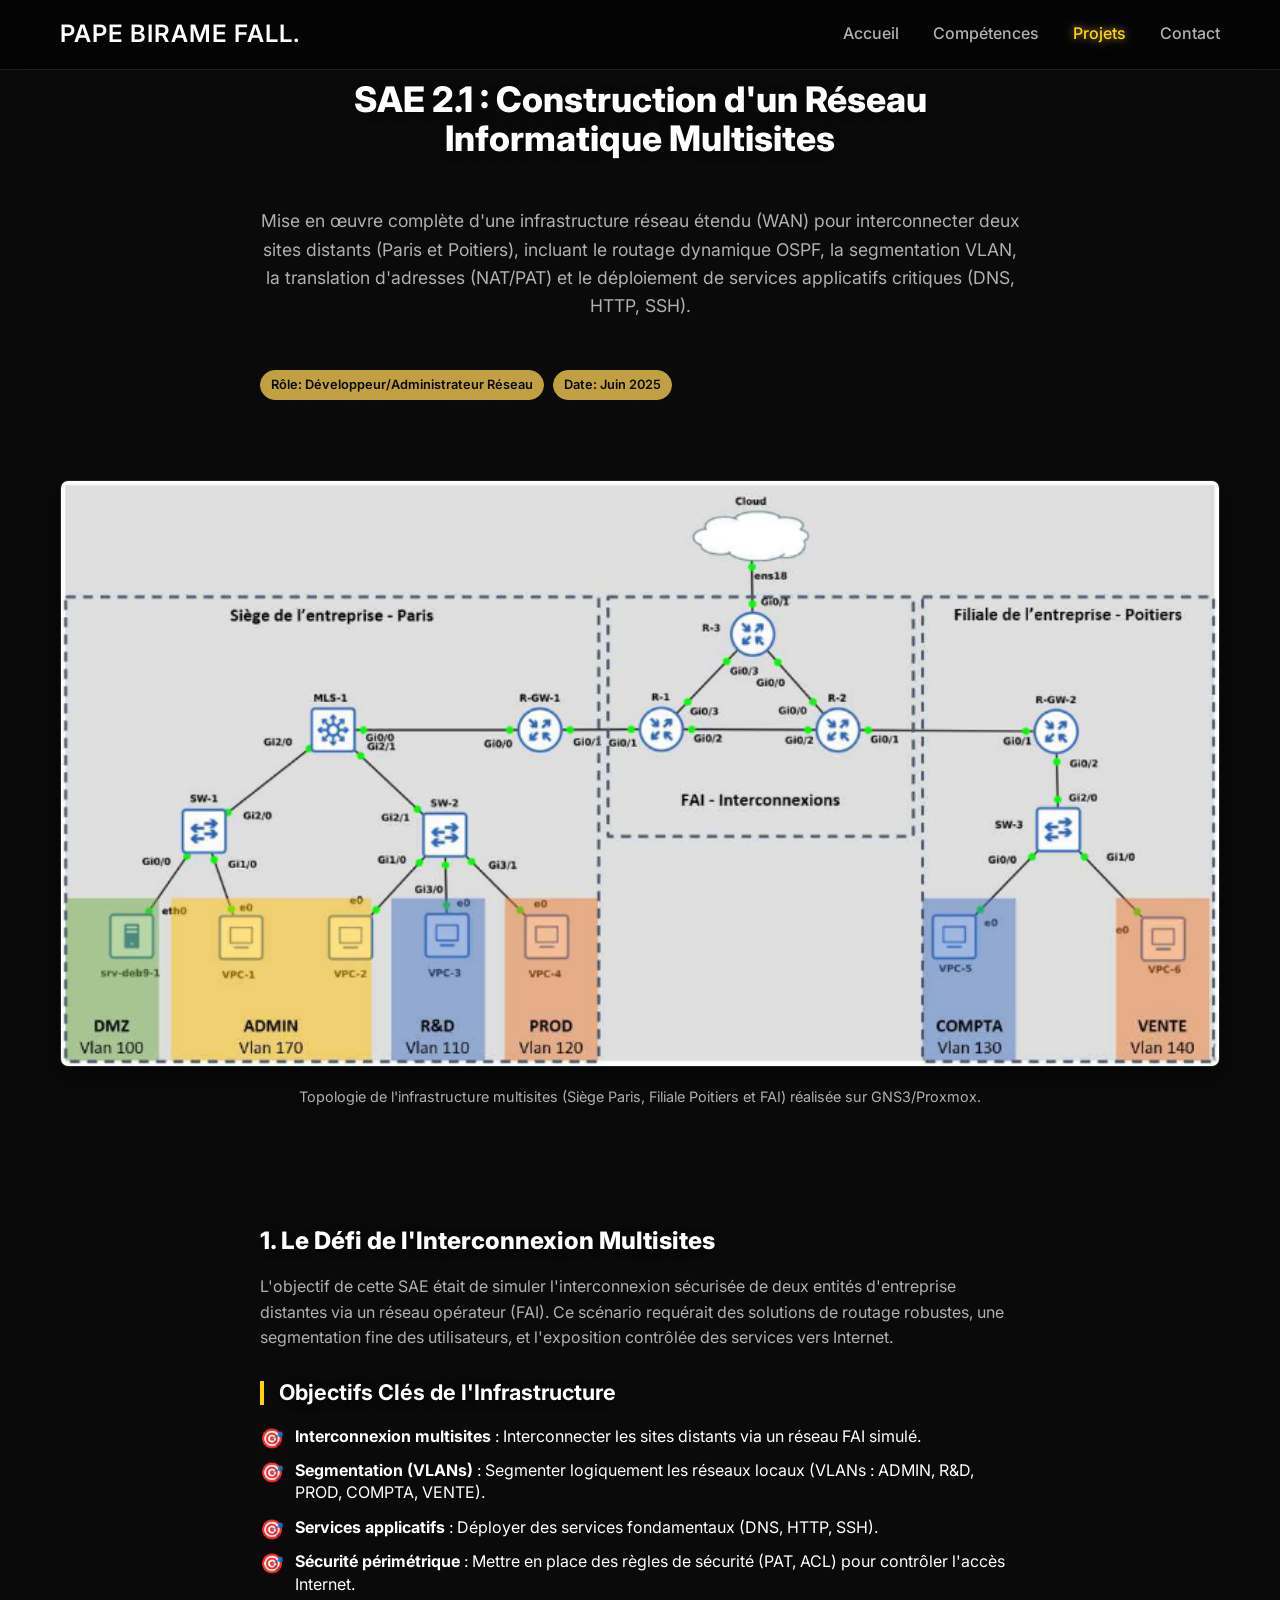
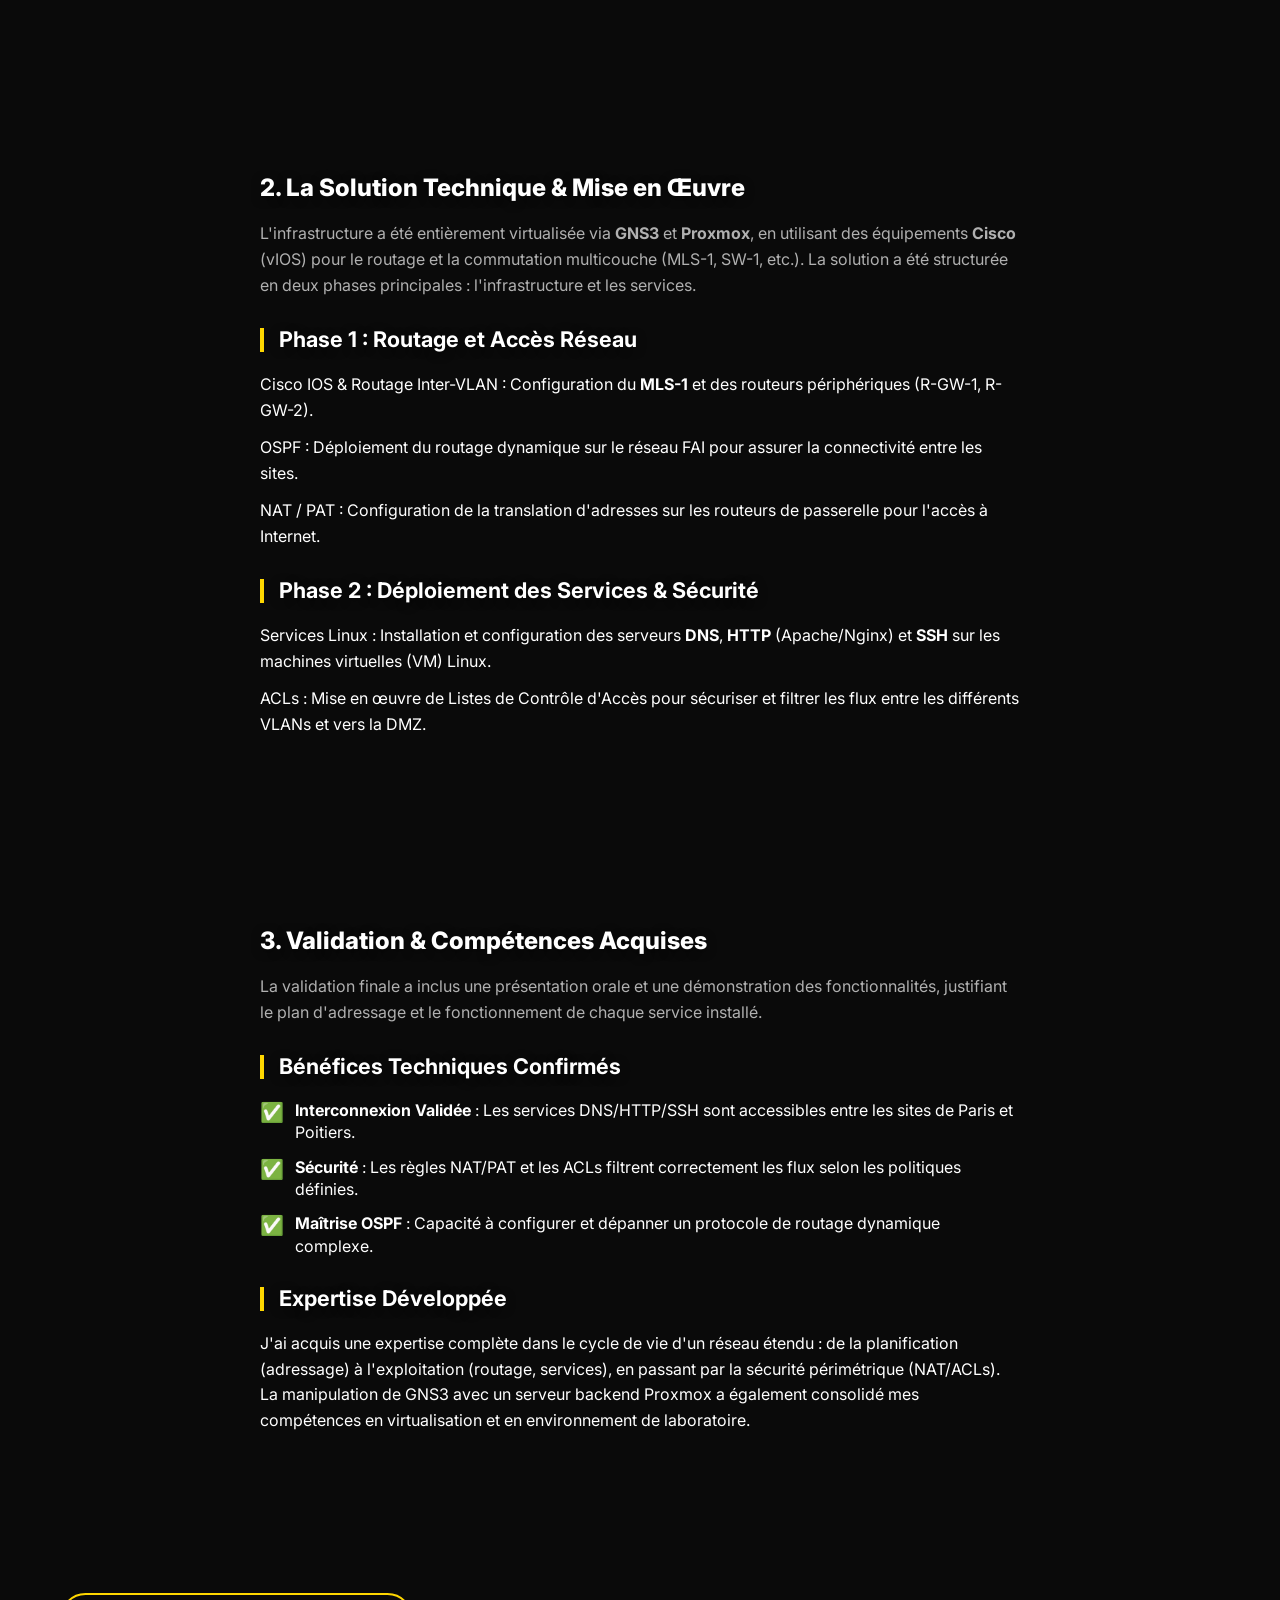
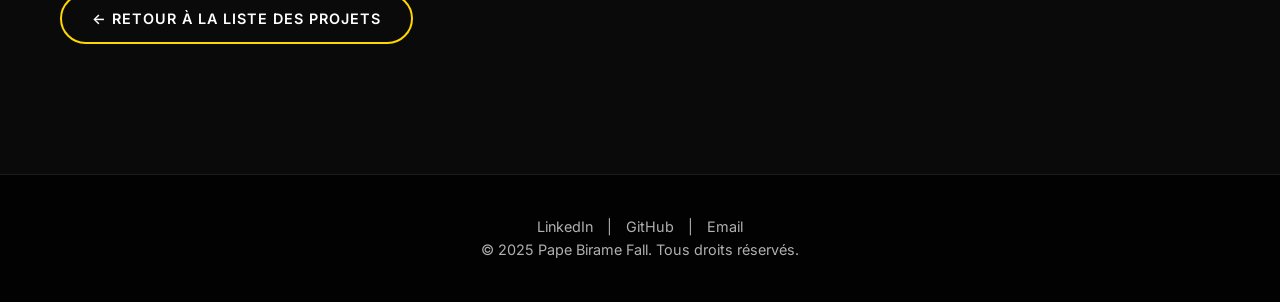
==== case-study-projet-1.html @ d3c265fe "First commit: portfolio" ====
<!DOCTYPE html>
<html lang="fr">
<head>
    <meta charset="UTF-8">
    <meta name="viewport" content="width=device-width, initial-scale=1.0">
    <title>SAE 2.1 : Construire un Réseau Informatique Multisites | Étude de Cas</title>
    <link rel="stylesheet" href="css/style.css">
    <link href="https://fonts.googleapis.com/css2?family=Inter:wght@300;600;800&display=swap" rel="stylesheet">
</head>
<body>

    <header class="header-fixed bg-light-transparent">
        <div class="container header-content">
            <a href="index.html" class="logo-text accent-color">Pape Birame Fall.</a>
            <nav class="nav-menu">
                <a href="index.html" class="nav-link">Accueil</a>
                <a href="skills.html" class="nav-link">Compétences</a>
                <a href="projects.html" class="nav-link active">Projets</a>
                <a href="contact.html" class="nav-link">Contact</a>
            </nav>
        </div>
    </header>

    <main>
        <section id="case-study-header" class="study-header scroll-reveal">
            <div class="container-narrow">
                <h1 class="page-title">SAE 2.1 : Construction d'un Réseau Informatique Multisites</h1>

                <p class="study-summary page-description">
                    Mise en œuvre complète d'une infrastructure réseau étendu (WAN) pour interconnecter deux sites distants (Paris et Poitiers), incluant le routage dynamique OSPF, la segmentation VLAN, la translation d'adresses (NAT/PAT) et le déploiement de services applicatifs critiques (DNS, HTTP, SSH).
                </p>

                <div class="meta-tags">
                    <span class="tag tag-role tag-tech accent-color">Rôle: Développeur/Administrateur Réseau</span>
                    <span class="tag tag-date tag-tech">Date: Juin 2025</span>
                </div>
            </div>
        </section>

        <section class="study-visual scroll-reveal delay-1">
            <div class="container">
                <figure>
                    <img src="./images/gns3.png" alt="Schéma d'architecture du projet sur GNS3" class="full-width-image">
                    <figcaption class="caption">Topologie de l'infrastructure multisites (Siège Paris, Filiale Poitiers et FAI) réalisée sur GNS3/Proxmox.</figcaption>
                </figure>
            </div>
        </section>

        <section id="problem" class="study-section scroll-reveal bg-secondary">
            <div class="container-narrow">
                <h2 class="section-heading accent-color">1. Le Défi de l'Interconnexion Multisites</h2>
                <p class="section-content">
                    L'objectif de cette SAE était de simuler l'interconnexion sécurisée de deux entités d'entreprise distantes via un réseau opérateur (FAI). Ce scénario requérait des solutions de routage robustes, une segmentation fine des utilisateurs, et l'exposition contrôlée des services vers Internet.
                </p>
                <h3 class="subsection-heading">Objectifs Clés de l'Infrastructure</h3>
                <ul class="styled-list objectives-list">
                    <li><strong>Interconnexion multisites</strong> : Interconnecter les sites distants via un réseau FAI simulé.</li>
                    <li><strong>Segmentation (VLANs)</strong> : Segmenter logiquement les réseaux locaux (VLANs : ADMIN, R&D, PROD, COMPTA, VENTE).</li>
                    <li><strong>Services applicatifs</strong> : Déployer des services fondamentaux (DNS, HTTP, SSH).</li>
                    <li><strong>Sécurité périmétrique</strong> : Mettre en place des règles de sécurité (PAT, ACL) pour contrôler l'accès Internet.</li>
                </ul>
            </div>
        </section>

        <section id="solution" class="study-section scroll-reveal">
            <div class="container-narrow">
                <h2 class="section-heading accent-color">2. La Solution Technique & Mise en Œuvre</h2>

                <p class="section-content">
                    L'infrastructure a été entièrement virtualisée via <strong>GNS3</strong> et <strong>Proxmox</strong>, en utilisant des équipements <strong>Cisco</strong> (vIOS) pour le routage et la commutation multicouche (MLS-1, SW-1, etc.). La solution a été structurée en deux phases principales : l'infrastructure et les services.
                </p>

                <h3 class="subsection-heading">Phase 1 : Routage et Accès Réseau</h3>
                <ul class="tech-list">
                    <li><span class="tech-badge">Cisco IOS & Routage Inter-VLAN</span> : Configuration du <strong>MLS-1</strong> et des routeurs périphériques (R-GW-1, R-GW-2).</li>
                    <li><span class="tech-badge">OSPF</span> : Déploiement du routage dynamique sur le réseau FAI pour assurer la connectivité entre les sites.</li>
                    <li><span class="tech-badge">NAT / PAT</span> : Configuration de la translation d'adresses sur les routeurs de passerelle pour l'accès à Internet.</li>
                </ul>

                <h3 class="subsection-heading">Phase 2 : Déploiement des Services & Sécurité</h3>
                <ul class="tech-list">
                    <li><span class="tech-badge">Services Linux</span> : Installation et configuration des serveurs <strong>DNS</strong>, <strong>HTTP</strong> (Apache/Nginx) et <strong>SSH</strong> sur les machines virtuelles (VM) Linux.</li>
                    <li><span class="tech-badge">ACLs</span> : Mise en œuvre de Listes de Contrôle d'Accès pour sécuriser et filtrer les flux entre les différents VLANs et vers la DMZ.</li>
                </ul>

            </div>
        </section>

        <section id="results" class="study-section scroll-reveal bg-secondary">
            <div class="container-narrow">
                <h2 class="section-heading accent-color">3. Validation & Compétences Acquises</h2>
                <p class="section-content">
                    La validation finale a inclus une présentation orale et une démonstration des fonctionnalités, justifiant le plan d'adressage et le fonctionnement de chaque service installé.
                </p>

                <h3 class="subsection-heading">Bénéfices Techniques Confirmés</h3>
                <ul class="styled-list results-list">
                    <li><strong>Interconnexion Validée</strong> : Les services DNS/HTTP/SSH sont accessibles entre les sites de Paris et Poitiers.</li>
                    <li><strong>Sécurité</strong> : Les règles NAT/PAT et les ACLs filtrent correctement les flux selon les politiques définies.</li>
                    <li><strong>Maîtrise OSPF</strong> : Capacité à configurer et dépanner un protocole de routage dynamique complexe.</li>
                </ul>

                <h3 class="subsection-heading">Expertise Développée</h3>
                <p>
                    J'ai acquis une expertise complète dans le cycle de vie d'un réseau étendu : de la planification (adressage) à l'exploitation (routage, services), en passant par la sécurité périmétrique (NAT/ACLs). La manipulation de GNS3 avec un serveur backend Proxmox a également consolidé mes compétences en virtualisation et en environnement de laboratoire.
                </p>
            </div>
        </section>

        <section id="next-project-cta" class="cta-section scroll-reveal">
            <div class="container">
                <a href="projects.html" class="btn btn-secondary hover-effect">← Retour à la liste des projets</a>
            </div>
        </section>
    </main>

    <footer class="main-footer">
        <div class="container">
            <p class="footer-links">
                <a href="https://www.linkedin.com/public-profile/settings?trk=d_flagship3_profile_self_view_public_profile">LinkedIn</a> | <a href="https://github.com/pape-21">GitHub</a> | <a href="mailto:contact@birame-fall.fr">Email</a>
            </p>
            <p class="footer-copyright">
                © 2025 Pape Birame Fall. Tous droits réservés.
            </p>
        </div>
    </footer>

    <script src="js/animations.js"></script>
</body>
</html>
---- css/style.css ----
/* --- 0. Variables de Base (Palette Gold + Black) --- */
:root {
    /* -------------------------------------- */
    /* COULEURS DE FOND ET TEXTE (Base Noire) */
    /* -------------------------------------- */
    --color-background-dark: #0A0A0A; /* Noir très profond pour le body */
    --color-background-light: #1A1A1A; /* Gris très foncé pour les sections alternées (bg-secondary) */
    --color-text-dark: #FFFFFF;      /* Texte principal : BLANC */
    --color-text-light: #B0B0B0;     /* Sous-titres : Gris clair argenté/métallique */

    /* -------------------------------------- */
    /* COULEURS D'ACCENTUATION (Or/Gold) */
    /* -------------------------------------- */
    --color-accent: #FFD700; /* Or Standard (Pure Gold) */
    --color-accent-subtle: #C0A040; /* Bronze/Or plus sombre pour les ombres/bordures/subtils */
    --color-accent-hover: #E0C000; /* Or légèrement plus sombre au survol */
    
    --font-sans: 'Inter', sans-serif;
    --transition-speed: 0.3s;
    
    /* Arrière-plan des blocs légèrement transparents (header, project-card) */
    --color-primary: rgba(10, 10, 10, 0.75); 
    /* Fond des éléments secondaires (sections alternées) */
    --color-secondary: var(--color-background-light); 
    
    /* Ombre brillante (Glow) Or */
    --shadow-light: 0 8px 32px 0 rgba(255, 215, 0, 0.15);
}

/* --- 1. Réinitialisation et Typographie --- */
* {
    box-sizing: border-box;
    margin: 0;
    padding: 0;
}

body {
    font-family: var(--font-sans);
    line-height: 1.6;
    color: var(--color-text-dark);
    min-height: 100vh;
    
    background-color: var(--color-background-dark); /* UTILISATION DU NOUVEAU NOIR PROFOND */
    background-size: cover;       
    background-position: center;  
    background-attachment: fixed; 
    background-repeat: no-repeat;
}

.container {
    max-width: 1200px;
    margin: 0 auto;
    padding: 0 20px;
}

.container-narrow {
    max-width: 800px;
    margin: 0 auto;
    padding: 0 20px;
}

.container-wide {
    max-width: 1000px;
    margin: 0 auto;
    padding: 0 20px;
}

/* Titres H1, H2, etc. */
h1, h2, h3 {
    font-weight: 800;
    line-height: 1.1;
    margin-bottom: 20px;
    color: var(--color-text-dark);
    text-shadow: 0 2px 10px rgba(0,0,0,0.5); 
}

/* --- 2. Header et Navigation (Style Verre) --- */
.header-fixed {
    position: fixed;
    top: 0;
    left: 0;
    width: 100%;
    z-index: 1000;
    
    /* Effet Verre */
    background-color: rgba(0, 0, 0, 0.6); 
    backdrop-filter: blur(10px);
    -webkit-backdrop-filter: blur(10px);
    border-bottom: 1px solid rgba(255, 255, 255, 0.1);
}

.header-content {
    display: flex;
    justify-content: space-between;
    align-items: center;
    padding: 15px 20px;
}

.logo-text {
    font-size: 1.5rem;
    font-weight: 600;
    text-decoration: none;
    color: var(--color-text-dark);
    text-transform: uppercase;
    letter-spacing: 1px;
}

.nav-link {
    text-decoration: none;
    color: var(--color-text-light);
    margin-left: 30px;
    transition: color var(--transition-speed);
    font-weight: 500;
}

.nav-link:hover, .nav-link.active {
    color: var(--color-accent); /* ACCENTUATION OR */
    text-shadow: 0 0 8px var(--color-accent-subtle); /* GLOW OR SUBTIL */
}

/* --- 3. Boutons (Call-to-Action) --- */
.btn {
    display: inline-block;
    padding: 12px 30px;
    border-radius: 50px; 
    text-decoration: none;
    font-weight: 600;
    text-align: center;
    transition: all var(--transition-speed);
    border: 2px solid transparent;
    text-transform: uppercase;
    font-size: 0.9rem;
    letter-spacing: 1px;
}

.btn-primary {
    background-color: var(--color-accent); /* FOND OR */
    color: var(--color-background-dark); /* TEXTE NOIR */
    box-shadow: 0 0 15px rgba(255, 215, 0, 0.4); /* GLOW OR */
}

.btn-primary:hover {
    background-color: var(--color-accent-hover); /* OR PLUS SOMBRE AU SURVOL */
    color: var(--color-background-dark); /* TEXTE NOIR */
    box-shadow: 0 0 25px rgba(255, 215, 0, 0.8); /* GLOW PLUS FORT */
    transform: translateY(-2px);
}

.btn-secondary {
    background-color: transparent;
    border-color: var(--color-accent); /* BORDURE OR */
    color: var(--color-text-dark);
}

.btn-secondary:hover {
    background-color: var(--color-accent); /* FOND OR */
    color: var(--color-background-dark); /* TEXTE NOIR */
}

/* --- 4. Section Héro --- */
.hero-section {
    min-height: 85vh;
    display: flex;
    align-items: center;
    padding-top: 100px;
    text-align: center;
}

.hero-title {
    font-size: 3.8rem;
    margin-bottom: 15px;
    font-weight: 800;
    background: -webkit-linear-gradient(45deg, #FFFFFF, var(--color-accent)); /* GRADIENT BLANC -> OR */
    -webkit-background-clip: text;
    -webkit-text-fill-color: transparent; 
}

.hero-subtitle {
    font-size: 1.6rem;
    color: var(--color-text-light);
    margin-bottom: 40px;
    font-weight: 300;
}

/* --- 5. Sections Générales (Style Verre) --- */
section {
    padding: 80px 0;
    background-color: transparent; 
}

.section-title, .page-title {
    text-align: center;
    font-size: 2.2rem;
    margin-bottom: 50px;
    color: var(--color-text-dark);
}

.page-description {
    text-align: center;
    font-size: 1.1rem;
    color: var(--color-text-light);
    margin-bottom: 50px;
}

/* --- 6. Éléments "Verre" (Cartes, Formulaires, Carrousel) --- */
.carousel-item, 
.project-card, 
.skill-category-block, 
.contact-card, 
.contact-form,
.soft-skill-card {
    background-color: var(--color-primary); 
    backdrop-filter: blur(10px);            
    -webkit-backdrop-filter: blur(10px);
    border: 1px solid rgba(255, 255, 255, 0.1); 
    border-radius: 12px;
    box-shadow: 0 4px 30px rgba(0, 0, 0, 0.3);
    transition: all var(--transition-speed);
}

/* --- 7. Carrousel R&T --- */
.carousel-container {
    display: flex;
    justify-content: space-around;
    gap: 20px;
    padding: 0 20px;
    text-align: center;
    flex-wrap: wrap;
}

.carousel-item {
    padding: 30px;
    flex: 1;
    min-width: 250px;
}

.carousel-item:hover {
    transform: translateY(-5px);
    border-color: var(--color-accent); /* BORDURE OR AU SURVOL */
    box-shadow: 0 0 20px rgba(255, 215, 0, 0.2); /* GLOW OR */
}

.icon {
    font-size: 2.5rem;
    color: var(--color-accent); /* COULEUR OR */
    display: block;
    margin-bottom: 15px;
    text-shadow: 0 0 10px var(--color-accent-subtle); /* GLOW OR SUBTIL */
}

/* --- 8. Cartes Projets --- */
.projects-grid, .projects-gallery .grid-layout {
    display: grid;
    grid-template-columns: repeat(auto-fit, minmax(320px, 1fr));
    gap: 40px;
    margin-bottom: 40px;
}

.project-card {
    overflow: hidden;
}

.project-link {
    text-decoration: none;
    color: var(--color-text-dark);
    display: block;
    padding: 20px;
}

.project-image-placeholder {
    height: 180px;
    background-color: rgba(0,0,0,0.3);
    margin-bottom: 15px;
    display: flex;
    align-items: center;
    justify-content: center;
    font-weight: 600;
    color: var(--color-text-light);
    border-radius: 6px;
    border: 1px dashed rgba(255,255,255,0.2);
}

.project-name {
    font-size: 1.4rem;
    margin-bottom: 5px;
    color: var(--color-text-dark);
}

.project-tags {
    margin-top: 10px;
}

.tag-tech {
    display: inline-block;
    font-size: 0.8rem;
    background-color: var(--color-accent-subtle); /* FOND BRONZE/OR SUBTIL */
    color: var(--color-background-dark); /* TEXTE NOIR POUR LE CONTRASTE */
    padding: 4px 10px;
    border-radius: 20px;
    margin-right: 5px;
    font-weight: 600;
    border: 1px solid var(--color-accent-subtle); /* BORDURE OR SUBTIL */
}

.read-more {
    display: block;
    margin-top: 15px;
    font-weight: 600;
    color: var(--color-accent); /* COULEUR OR */
}

.hover-lift:hover {
    transform: translateY(-8px) scale(1.02);
    border-color: var(--color-accent); /* BORDURE OR AU SURVOL */
}

/* --- 9. Filtres --- */
.filters-section {
    padding: 20px 0 50px;
    text-align: center;
}

.filter-buttons {
    display: inline-flex;
    gap: 10px;
    background-color: rgba(255,255,255,0.05);
    padding: 8px;
    border-radius: 50px;
    backdrop-filter: blur(5px);
}

.btn-filter {
    padding: 8px 20px;
    font-size: 0.9rem;
    cursor: pointer;
    border: none;
    background: transparent;
    color: var(--color-text-light);
    transition: all 0.3s;
    border-radius: 50px;
}

.btn-filter.active, .btn-filter:hover {
    background-color: var(--color-accent); /* FOND OR */
    color: var(--color-background-dark); /* TEXTE NOIR */
    box-shadow: 0 0 10px var(--color-accent-subtle); /* GLOW OR */
}

/* --- 10. Compétences (Skills) --- */
.skill-category-block {
    margin-bottom: 50px;
    padding: 30px;
    border-left: 5px solid var(--color-accent); /* BORDURE GAUCHE OR */
}

.category-title {
    font-size: 1.6rem;
    color: var(--color-text-dark);
    margin-bottom: 20px;
    font-weight: 600;
}

.skills-list {
    list-style: none;
    padding: 0;
    margin: 0;
    display: grid;
    /* Correction pour forcer 2 colonnes dans la liste de compétences */
    grid-template-columns: 1fr 1fr; 
    gap: 15px 40px; 
}

.skills-list li {
    padding: 5px 0;
    font-size: 1rem;
    color: var(--color-text-light);
    border-bottom: 1px solid rgba(255,255,255,0.05);
}

/* Rendre les compétences responsive pour le mobile */
@media (max-width: 768px) {
    .skills-list {
        grid-template-columns: 1fr;
    }
}


/* Soft Skills */
.soft-skills-grid {
    display: grid;
    grid-template-columns: repeat(auto-fit, minmax(250px, 1fr));
    gap: 30px;
    margin-top: 40px;
}

/* --- 11. Contact --- */
.grid-links {
    display: grid;
    grid-template-columns: repeat(auto-fit, minmax(220px, 1fr));
    gap: 30px;
    margin-top: 50px;
}

.contact-card {
    text-decoration: none;
    color: var(--color-text-dark);
    display: block;
    padding: 30px;
    text-align: center;
}

.card-icon {
    font-size: 2.5rem;
    display: block;
    margin-bottom: 10px;
    color: var(--color-accent); /* COULEUR OR */
}

/* Formulaire */
.contact-form {
    display: flex;
    flex-wrap: wrap;
    gap: 20px;
    margin-top: 30px;
    padding: 40px;
}

.form-group {
    flex: 1 1 48%;
}

.form-group.full-width {
    flex: 1 1 100%;
}

label {
    display: block;
    margin-bottom: 8px;
    font-weight: 600;
    font-size: 0.9rem;
    color: var(--color-text-dark);
}

input[type="text"], 
input[type="email"], 
textarea {
    width: 100%;
    padding: 12px;
    background-color: rgba(0,0,0,0.3); 
    border: 1px solid rgba(255,255,255,0.2);
    border-radius: 5px;
    font-family: var(--font-sans);
    font-size: 1rem;
    color: #FFF; 
    transition: border-color 0.3s;
}

input:focus, textarea:focus {
    border-color: var(--color-accent); /* BORDURE OR AU FOCUS */
    outline: none;
    box-shadow: 0 0 8px rgba(255, 215, 0, 0.3); /* GLOW OR AU FOCUS */
}

textarea {
    resize: vertical;
}

.btn-submit {
    width: 100%;
    font-size: 1.1rem;
    padding: 15px;
}

/* --- 12. Footer --- */
.main-footer {
    text-align: center;
    padding: 40px 0;
    background-color: rgba(0,0,0,0.8); 
    border-top: 1px solid rgba(255,255,255,0.1);
    font-size: 0.9rem;
    color: var(--color-text-light);
    margin-top: 50px;
}

.footer-links a {
    color: var(--color-text-light);
    text-decoration: none;
    margin: 0 10px;
}

.footer-links a:hover {
    color: var(--color-accent); /* COULEUR OR */
}

/* --- 13. Case Study Spécifique --- */
.study-visual {
    padding-top: 0;
    padding-bottom: 40px;
}
.full-width-image {
    width: 100%;
    max-height: 600px;
    object-fit: contain;
    border-radius: 8px;
    box-shadow: 0 10px 30px rgba(0,0,0,0.5);
    border: 1px solid rgba(255,255,255,0.1);
}
.caption {
    text-align: center;
    font-size: 0.9rem;
    color: var(--color-text-light);
    margin-top: 10px;
}
.section-content {
    color: var(--color-text-light);
}

/* Amélioration de la lisibilité des paragraphes dans les sections */
.section-content p {
    margin-bottom: 20px; 
    line-height: 1.7;    
    font-size: 1.05rem;  
}

/* Sous-titres : Amélioré pour une meilleure mise en page */
.subsection-heading {
    color: var(--color-text-dark); 
    border-left: 4px solid var(--color-accent); /* BORDURE GAUCHE OR */
    padding-left: 15px; 
    margin-bottom: 20px; 
    margin-top: 30px; 
    font-weight: 700; 
    font-size: 1.35rem; 
}


.code-block {
    background-color: #000;
    border: 1px solid rgba(255,255,255,0.2);
    color: #00FF00;
    padding: 15px;
    border-radius: 5px;
    overflow-x: auto; /* Permet le défilement horizontal si le code est trop long */
    font-family: monospace;
    font-size: 0.9rem;
}

/* Mise en forme des listes de technologies (badges) */
.tech-list {
    list-style: none;
    padding: 0;
    margin-top: 15px;
    margin-bottom: 30px; 
    display: flex;       
    flex-wrap: wrap;     
    gap: 12px;           
}
.tech-list li {
    padding: 0;
    margin: 0;
}

/* --- 14. Styles des Listes Stylisées (Alinéa et Icônes) --- */
.styled-list {
    list-style: none;
    padding-left: 0;
    margin-bottom: 20px;
}

.styled-list li {
    /* Alinéa entre l'icône et le texte */
    padding-left: 35px; 
    position: relative;
    margin-bottom: 12px; 
    font-size: 1rem;
    line-height: 1.4; 
}

/* Positionnement des symboles de puces (crochets et objectifs) */
.objectives-list li::before {
    content: "🎯"; /* Symbole Objectif */
    position: absolute;
    left: 0;
    color: var(--color-accent); /* COULEUR OR */
    font-size: 1.2rem; 
}

.results-list li::before {
    content: "✅"; /* Symbole Résultat Validé */
    position: absolute;
    left: 0;
    color: var(--color-accent); /* COULEUR OR */
    font-size: 1.2rem; 
}


/* --- 15. Animations --- */
.scroll-reveal, .reveal-text, .reveal-element {
    opacity: 0;
    transform: translateY(30px);
    transition: opacity 0.8s ease-out, transform 0.8s ease-out;
}
.delay-1 { transition-delay: 0.1s; }
.delay-2 { transition-delay: 0.2s; }
.delay-3 { transition-delay: 0.3s; }

.revealed {
    opacity: 1;
    transform: translateY(0);
}


/* --- COMPLÉMENT CSS POUR LE JS DE MALADE : EFFET HEADER SCROLL --- */

/* Définit l'état normal (ajoute la transition) */
.header-fixed {
    height: 70px; /* Hauteur par défaut */
    transition: all 0.4s ease-in-out, background-color 0.4s ease-in-out;
}

/* L'état "scrolled" (après défilement) */
.header-fixed.scrolled {
    background-color: var(--color-background-dark); /* Rend l'en-tête opaque (Noir Profond) */
    box-shadow: 0 0 20px rgba(0, 0, 0, 0.8); /* Ombre plus marquée */
    height: 55px; /* Réduit légèrement la hauteur */
    padding: 5px 0; /* Réduit le padding pour l'effet de shrinking */
}

/* Ajustement de la taille des éléments dans l'en-tête scrollé */
.header-fixed.scrolled .header-content {
    align-items: center;
}

.header-fixed.scrolled .logo-text {
    font-size: 1.3rem; 
}

.header-fixed.scrolled .nav-link {
    font-size: 0.9rem; 
    margin-left: 20px;
}
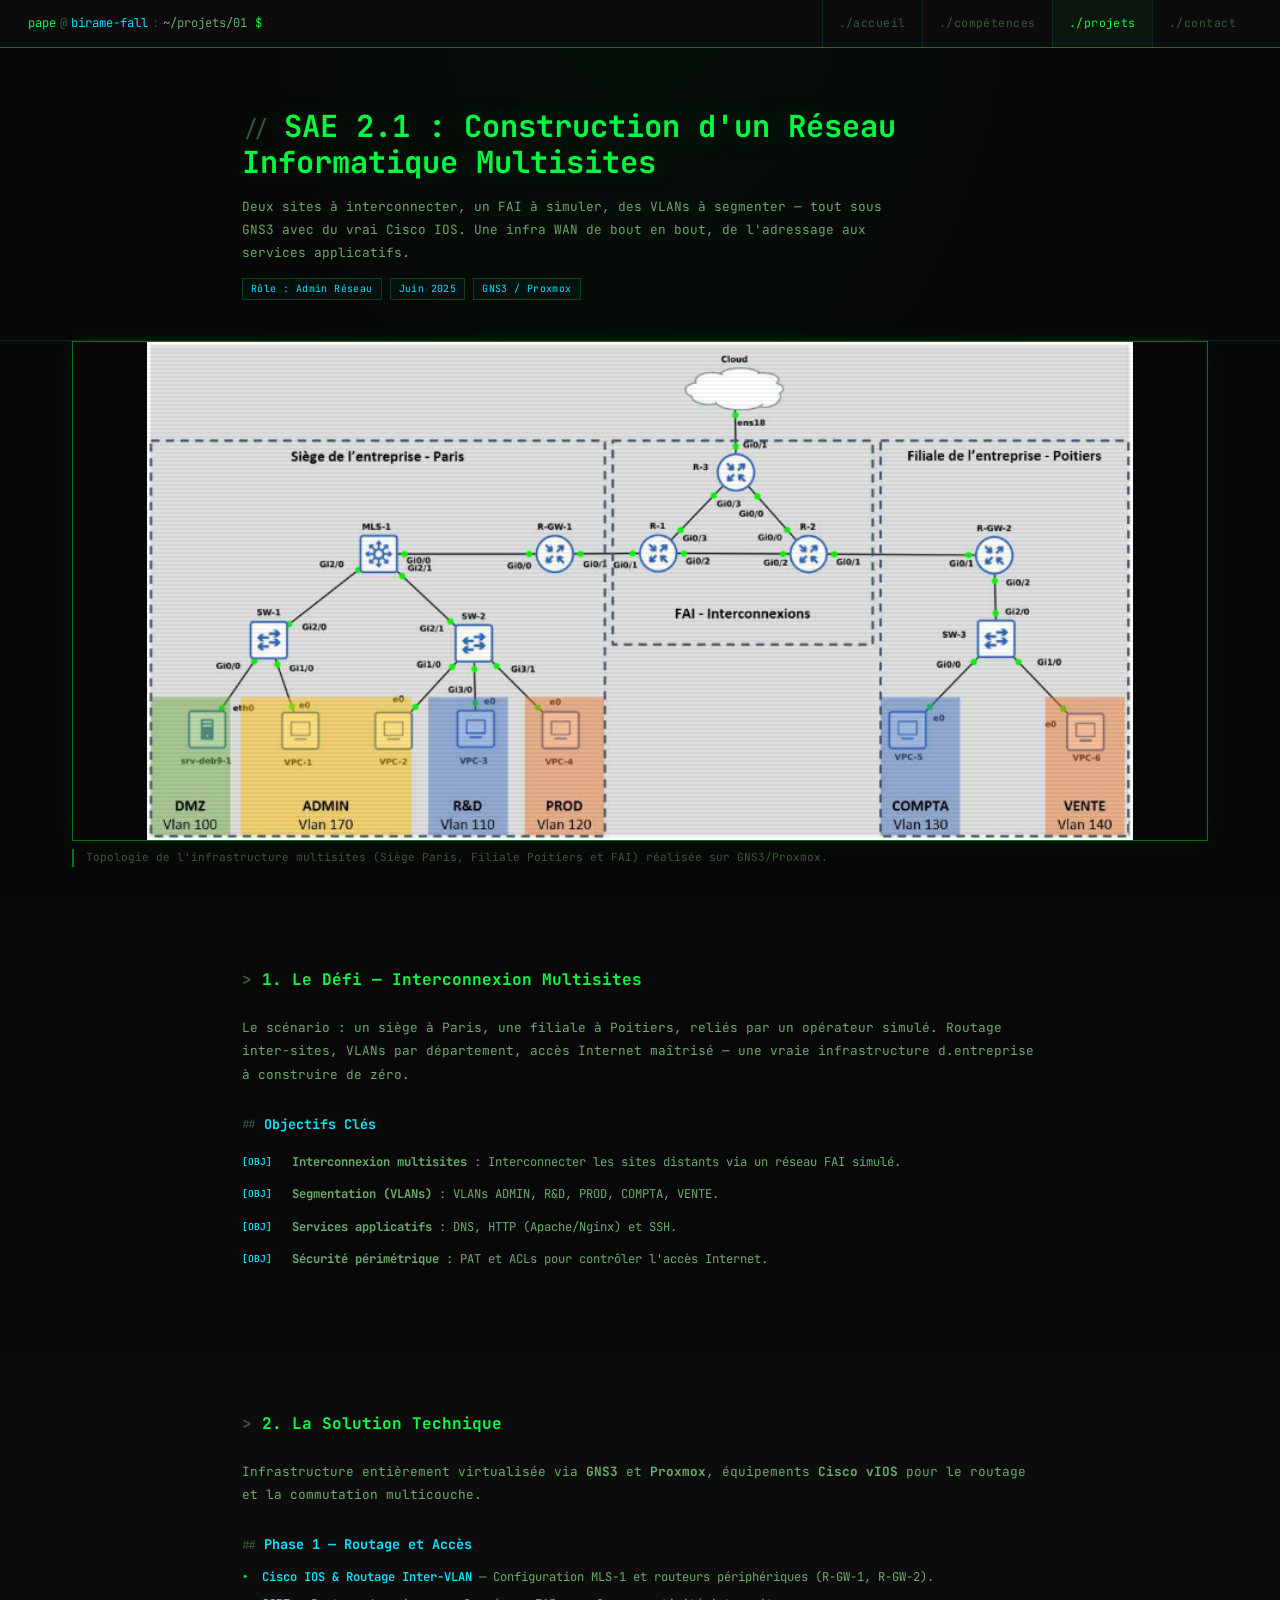
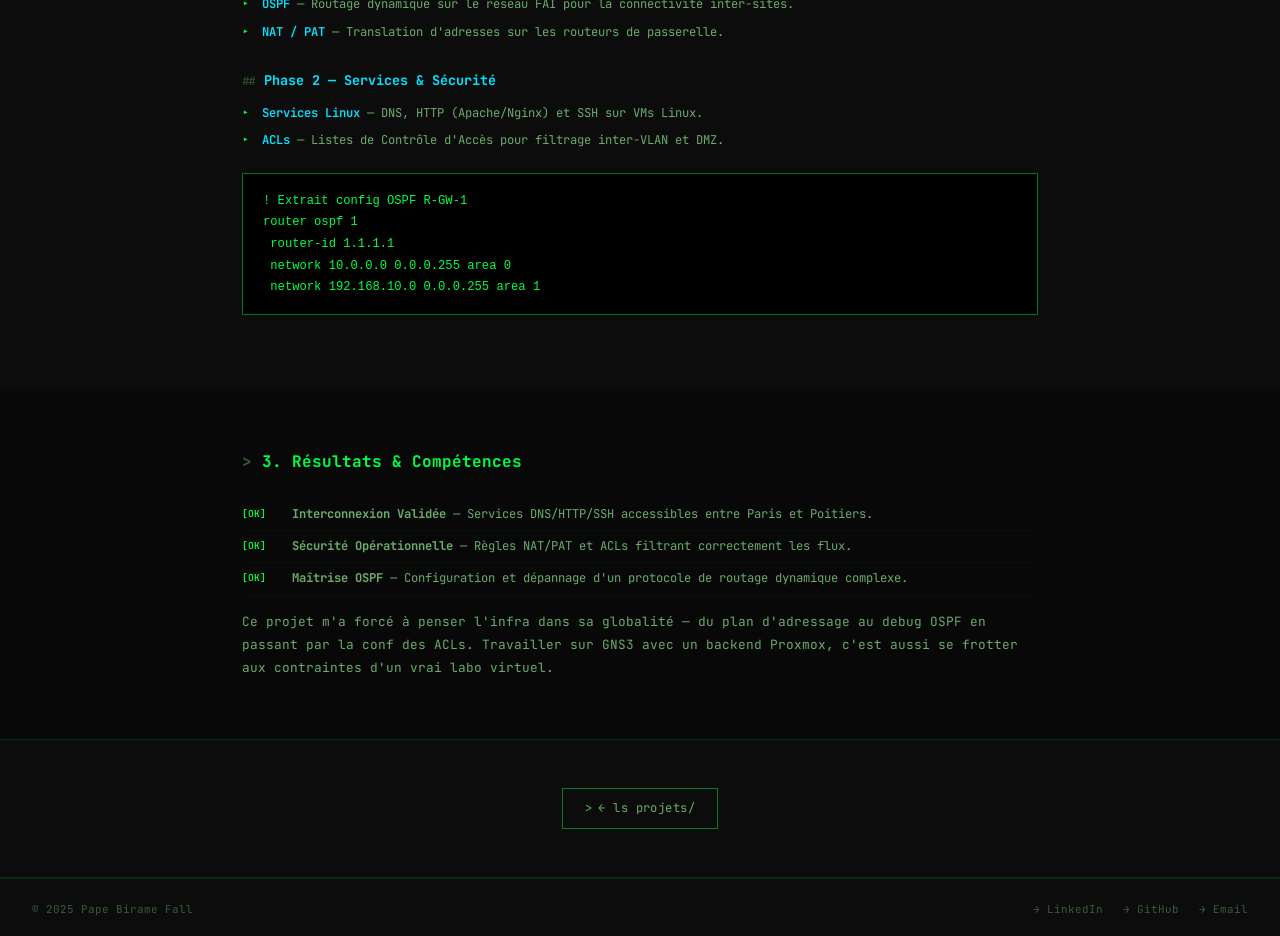
==== commit 862a97be: "Refonte design terminal + réécriture complète des contenus Nouveau design terminal/hacker unifié (Je" ====
--- a/case-study-projet-1.html
+++ b/case-study-projet-1.html
@@ -3,36 +3,30 @@
 <head>
     <meta charset="UTF-8">
     <meta name="viewport" content="width=device-width, initial-scale=1.0">
-    <title>SAE 2.1 : Construire un Réseau Informatique Multisites | Étude de Cas</title>
+    <title>SAE 2.1 : Réseau Informatique Multisites | Pape Birame Fall</title>
+    <link rel="preconnect" href="https://fonts.googleapis.com">
+    <link href="https://fonts.googleapis.com/css2?family=JetBrains+Mono:ital,wght@0,300;0,400;0,500;0,700;1,400&display=swap" rel="stylesheet">
     <link rel="stylesheet" href="css/style.css">
-    <link href="https://fonts.googleapis.com/css2?family=Inter:wght@300;600;800&display=swap" rel="stylesheet">
 </head>
 <body>
-
-    <header class="header-fixed bg-light-transparent">
-        <div class="container header-content">
-            <a href="index.html" class="logo-text accent-color">Pape Birame Fall.</a>
-            <nav class="nav-menu">
-                <a href="index.html" class="nav-link">Accueil</a>
-                <a href="skills.html" class="nav-link">Compétences</a>
-                <a href="projects.html" class="nav-link active">Projets</a>
-                <a href="contact.html" class="nav-link">Contact</a>
-            </nav>
-        </div>
+    <header class="header-fixed" id="header">
+        <div class="header-prompt"><span class="h-user">pape</span><span class="h-at">@</span><span class="h-host">birame-fall</span><span class="h-sep">:</span><span class="h-path">~/projets/01</span><span class="h-dollar">$</span></div>
+        <nav class="nav-menu">
+            <a href="index.html" class="nav-link">accueil</a>
+            <a href="skills.html" class="nav-link">compétences</a>
+            <a href="projects.html" class="nav-link active">projets</a>
+            <a href="contact.html" class="nav-link">contact</a>
+        </nav>
     </header>
-
     <main>
-        <section id="case-study-header" class="study-header scroll-reveal">
+        <section class="study-header scroll-reveal">
             <div class="container-narrow">
                 <h1 class="page-title">SAE 2.1 : Construction d'un Réseau Informatique Multisites</h1>
-
-                <p class="study-summary page-description">
-                    Mise en œuvre complète d'une infrastructure réseau étendu (WAN) pour interconnecter deux sites distants (Paris et Poitiers), incluant le routage dynamique OSPF, la segmentation VLAN, la translation d'adresses (NAT/PAT) et le déploiement de services applicatifs critiques (DNS, HTTP, SSH).
-                </p>
-
+                <p class="page-description">Deux sites à interconnecter, un FAI à simuler, des VLANs à segmenter — tout sous GNS3 avec du vrai Cisco IOS. Une infra WAN de bout en bout, de l'adressage aux services applicatifs.</p>
                 <div class="meta-tags">
-                    <span class="tag tag-role tag-tech accent-color">Rôle: Développeur/Administrateur Réseau</span>
-                    <span class="tag tag-date tag-tech">Date: Juin 2025</span>
+                    <span class="tag">Rôle : Admin Réseau</span>
+                    <span class="tag">Juin 2025</span>
+                    <span class="tag">GNS3 / Proxmox</span>
                 </div>
             </div>
         </section>
@@ -40,91 +34,73 @@
         <section class="study-visual scroll-reveal delay-1">
             <div class="container">
                 <figure>
-                    <img src="./images/gns3.png" alt="Schéma d'architecture du projet sur GNS3" class="full-width-image">
+                    <img src="./images/gns3.png" alt="Topologie GNS3 du réseau multisites" class="full-width-image">
                     <figcaption class="caption">Topologie de l'infrastructure multisites (Siège Paris, Filiale Poitiers et FAI) réalisée sur GNS3/Proxmox.</figcaption>
                 </figure>
             </div>
         </section>
 
-        <section id="problem" class="study-section scroll-reveal bg-secondary">
+        <section class="study-section scroll-reveal">
             <div class="container-narrow">
-                <h2 class="section-heading accent-color">1. Le Défi de l'Interconnexion Multisites</h2>
-                <p class="section-content">
-                    L'objectif de cette SAE était de simuler l'interconnexion sécurisée de deux entités d'entreprise distantes via un réseau opérateur (FAI). Ce scénario requérait des solutions de routage robustes, une segmentation fine des utilisateurs, et l'exposition contrôlée des services vers Internet.
-                </p>
-                <h3 class="subsection-heading">Objectifs Clés de l'Infrastructure</h3>
+                <h2 class="section-heading">1. Le Défi — Interconnexion Multisites</h2>
+                <p class="section-content">Le scénario : un siège à Paris, une filiale à Poitiers, reliés par un opérateur simulé. Routage inter-sites, VLANs par département, accès Internet maîtrisé — une vraie infrastructure d.entreprise à construire de zéro.</p>
+                <h3 class="subsection-heading">Objectifs Clés</h3>
                 <ul class="styled-list objectives-list">
                     <li><strong>Interconnexion multisites</strong> : Interconnecter les sites distants via un réseau FAI simulé.</li>
-                    <li><strong>Segmentation (VLANs)</strong> : Segmenter logiquement les réseaux locaux (VLANs : ADMIN, R&D, PROD, COMPTA, VENTE).</li>
-                    <li><strong>Services applicatifs</strong> : Déployer des services fondamentaux (DNS, HTTP, SSH).</li>
-                    <li><strong>Sécurité périmétrique</strong> : Mettre en place des règles de sécurité (PAT, ACL) pour contrôler l'accès Internet.</li>
+                    <li><strong>Segmentation (VLANs)</strong> : VLANs ADMIN, R&amp;D, PROD, COMPTA, VENTE.</li>
+                    <li><strong>Services applicatifs</strong> : DNS, HTTP (Apache/Nginx) et SSH.</li>
+                    <li><strong>Sécurité périmétrique</strong> : PAT et ACLs pour contrôler l'accès Internet.</li>
                 </ul>
             </div>
         </section>
 
-        <section id="solution" class="study-section scroll-reveal">
+        <section class="study-section bg-secondary scroll-reveal">
             <div class="container-narrow">
-                <h2 class="section-heading accent-color">2. La Solution Technique & Mise en Œuvre</h2>
-
-                <p class="section-content">
-                    L'infrastructure a été entièrement virtualisée via <strong>GNS3</strong> et <strong>Proxmox</strong>, en utilisant des équipements <strong>Cisco</strong> (vIOS) pour le routage et la commutation multicouche (MLS-1, SW-1, etc.). La solution a été structurée en deux phases principales : l'infrastructure et les services.
-                </p>
-
-                <h3 class="subsection-heading">Phase 1 : Routage et Accès Réseau</h3>
+                <h2 class="section-heading">2. La Solution Technique</h2>
+                <p class="section-content">Infrastructure entièrement virtualisée via <strong>GNS3</strong> et <strong>Proxmox</strong>, équipements <strong>Cisco vIOS</strong> pour le routage et la commutation multicouche.</p>
+                <h3 class="subsection-heading">Phase 1 — Routage et Accès</h3>
                 <ul class="tech-list">
-                    <li><span class="tech-badge">Cisco IOS & Routage Inter-VLAN</span> : Configuration du <strong>MLS-1</strong> et des routeurs périphériques (R-GW-1, R-GW-2).</li>
-                    <li><span class="tech-badge">OSPF</span> : Déploiement du routage dynamique sur le réseau FAI pour assurer la connectivité entre les sites.</li>
-                    <li><span class="tech-badge">NAT / PAT</span> : Configuration de la translation d'adresses sur les routeurs de passerelle pour l'accès à Internet.</li>
+                    <li><span class="tech-badge">Cisco IOS &amp; Routage Inter-VLAN</span> — Configuration MLS-1 et routeurs périphériques (R-GW-1, R-GW-2).</li>
+                    <li><span class="tech-badge">OSPF</span> — Routage dynamique sur le réseau FAI pour la connectivité inter-sites.</li>
+                    <li><span class="tech-badge">NAT / PAT</span> — Translation d'adresses sur les routeurs de passerelle.</li>
                 </ul>
-
-                <h3 class="subsection-heading">Phase 2 : Déploiement des Services & Sécurité</h3>
+                <h3 class="subsection-heading">Phase 2 — Services &amp; Sécurité</h3>
                 <ul class="tech-list">
-                    <li><span class="tech-badge">Services Linux</span> : Installation et configuration des serveurs <strong>DNS</strong>, <strong>HTTP</strong> (Apache/Nginx) et <strong>SSH</strong> sur les machines virtuelles (VM) Linux.</li>
-                    <li><span class="tech-badge">ACLs</span> : Mise en œuvre de Listes de Contrôle d'Accès pour sécuriser et filtrer les flux entre les différents VLANs et vers la DMZ.</li>
+                    <li><span class="tech-badge">Services Linux</span> — DNS, HTTP (Apache/Nginx) et SSH sur VMs Linux.</li>
+                    <li><span class="tech-badge">ACLs</span> — Listes de Contrôle d'Accès pour filtrage inter-VLAN et DMZ.</li>
                 </ul>
-
+                <pre class="code-block"><code>! Extrait config OSPF R-GW-1
+router ospf 1
+ router-id 1.1.1.1
+ network 10.0.0.0 0.0.0.255 area 0
+ network 192.168.10.0 0.0.0.255 area 1</code></pre>
             </div>
         </section>
 
-        <section id="results" class="study-section scroll-reveal bg-secondary">
+        <section class="study-section scroll-reveal">
             <div class="container-narrow">
-                <h2 class="section-heading accent-color">3. Validation & Compétences Acquises</h2>
-                <p class="section-content">
-                    La validation finale a inclus une présentation orale et une démonstration des fonctionnalités, justifiant le plan d'adressage et le fonctionnement de chaque service installé.
-                </p>
-
-                <h3 class="subsection-heading">Bénéfices Techniques Confirmés</h3>
+                <h2 class="section-heading">3. Résultats &amp; Compétences</h2>
                 <ul class="styled-list results-list">
-                    <li><strong>Interconnexion Validée</strong> : Les services DNS/HTTP/SSH sont accessibles entre les sites de Paris et Poitiers.</li>
-                    <li><strong>Sécurité</strong> : Les règles NAT/PAT et les ACLs filtrent correctement les flux selon les politiques définies.</li>
-                    <li><strong>Maîtrise OSPF</strong> : Capacité à configurer et dépanner un protocole de routage dynamique complexe.</li>
+                    <li><strong>Interconnexion Validée</strong> — Services DNS/HTTP/SSH accessibles entre Paris et Poitiers.</li>
+                    <li><strong>Sécurité Opérationnelle</strong> — Règles NAT/PAT et ACLs filtrant correctement les flux.</li>
+                    <li><strong>Maîtrise OSPF</strong> — Configuration et dépannage d'un protocole de routage dynamique complexe.</li>
                 </ul>
-
-                <h3 class="subsection-heading">Expertise Développée</h3>
-                <p>
-                    J'ai acquis une expertise complète dans le cycle de vie d'un réseau étendu : de la planification (adressage) à l'exploitation (routage, services), en passant par la sécurité périmétrique (NAT/ACLs). La manipulation de GNS3 avec un serveur backend Proxmox a également consolidé mes compétences en virtualisation et en environnement de laboratoire.
-                </p>
+                <p class="section-content">Ce projet m'a forcé à penser l'infra dans sa globalité — du plan d'adressage au debug OSPF en passant par la conf des ACLs. Travailler sur GNS3 avec un backend Proxmox, c'est aussi se frotter aux contraintes d'un vrai labo virtuel.</p>
             </div>
         </section>
 
-        <section id="next-project-cta" class="cta-section scroll-reveal">
-            <div class="container">
-                <a href="projects.html" class="btn btn-secondary hover-effect">← Retour à la liste des projets</a>
-            </div>
+        <section class="cta-section scroll-reveal" style="padding:48px 32px;">
+            <a href="projects.html" class="btn btn-secondary">← ls projets/</a>
         </section>
     </main>
-
     <footer class="main-footer">
-        <div class="container">
-            <p class="footer-links">
-                <a href="https://www.linkedin.com/public-profile/settings?trk=d_flagship3_profile_self_view_public_profile">LinkedIn</a> | <a href="https://github.com/pape-21">GitHub</a> | <a href="mailto:contact@birame-fall.fr">Email</a>
-            </p>
-            <p class="footer-copyright">
-                © 2025 Pape Birame Fall. Tous droits réservés.
-            </p>
+        <p class="footer-copyright">© 2025 Pape Birame Fall</p>
+        <div class="footer-links">
+            <a href="https://www.linkedin.com/in/pape-birame-fall" target="_blank">LinkedIn</a>
+            <a href="https://github.com/pape-21" target="_blank">GitHub</a>
+            <a href="mailto:contact@birame-fall.fr">Email</a>
         </div>
     </footer>
-
     <script src="js/animations.js"></script>
 </body>
-</html>+</html>
--- a/css/style.css
+++ b/css/style.css
@@ -1,641 +1,802 @@
-/* --- 0. Variables de Base (Palette Gold + Black) --- */
+/* ============================================
+   TERMINAL / HACKER DESIGN — Pape Birame Fall
+   ============================================ */
+
+@import url('https://fonts.googleapis.com/css2?family=JetBrains+Mono:ital,wght@0,300;0,400;0,500;0,700;1,400&display=swap');
+
 :root {
-    /* -------------------------------------- */
-    /* COULEURS DE FOND ET TEXTE (Base Noire) */
-    /* -------------------------------------- */
-    --color-background-dark: #0A0A0A; /* Noir très profond pour le body */
-    --color-background-light: #1A1A1A; /* Gris très foncé pour les sections alternées (bg-secondary) */
-    --color-text-dark: #FFFFFF;      /* Texte principal : BLANC */
-    --color-text-light: #B0B0B0;     /* Sous-titres : Gris clair argenté/métallique */
-
-    /* -------------------------------------- */
-    /* COULEURS D'ACCENTUATION (Or/Gold) */
-    /* -------------------------------------- */
-    --color-accent: #FFD700; /* Or Standard (Pure Gold) */
-    --color-accent-subtle: #C0A040; /* Bronze/Or plus sombre pour les ombres/bordures/subtils */
-    --color-accent-hover: #E0C000; /* Or légèrement plus sombre au survol */
-    
-    --font-sans: 'Inter', sans-serif;
-    --transition-speed: 0.3s;
-    
-    /* Arrière-plan des blocs légèrement transparents (header, project-card) */
-    --color-primary: rgba(10, 10, 10, 0.75); 
-    /* Fond des éléments secondaires (sections alternées) */
-    --color-secondary: var(--color-background-light); 
-    
-    /* Ombre brillante (Glow) Or */
-    --shadow-light: 0 8px 32px 0 rgba(255, 215, 0, 0.15);
-}
-
-/* --- 1. Réinitialisation et Typographie --- */
-* {
-    box-sizing: border-box;
+    --bg:      #080808;
+    --bg2:     #0c0c0c;
+    --surface: #101010;
+    --border:       rgba(0, 255, 65, 0.12);
+    --border-active: rgba(0, 255, 65, 0.45);
+    --text:    #b8ffb8;
+    --text-dim: #6bab6b;
+    --muted:   #3a5a3a;
+    --accent:  #00ff41;
+    --accent2: #00e5ff;
+    --red:     #ff5555;
+    --yellow:  #ffcc00;
+    --font:    'JetBrains Mono', 'Courier New', monospace;
+}
+
+/* ── Reset ── */
+*, *::before, *::after { box-sizing: border-box; margin: 0; padding: 0; }
+html { scroll-behavior: smooth; }
+
+body {
+    font-family: var(--font);
+    background: var(--bg);
+    color: var(--text);
+    overflow-x: hidden;
+    font-size: 14px;
+    line-height: 1.6;
+    min-height: 100vh;
+}
+
+/* Scanline overlay */
+body::before {
+    content: '';
+    position: fixed;
+    inset: 0;
+    background: repeating-linear-gradient(
+        0deg,
+        transparent,
+        transparent 2px,
+        rgba(0, 0, 0, 0.04) 2px,
+        rgba(0, 0, 0, 0.04) 4px
+    );
+    pointer-events: none;
+    z-index: 9000;
+}
+
+/* Phosphor glow */
+body::after {
+    content: '';
+    position: fixed;
+    inset: 0;
+    background: radial-gradient(ellipse at 50% -10%, rgba(0,255,65,0.04) 0%, transparent 55%);
+    pointer-events: none;
+    z-index: 0;
+}
+
+/* ── Containers ── */
+.container        { max-width: 1200px; margin: 0 auto; padding: 0 32px; }
+.container-narrow { max-width: 860px;  margin: 0 auto; padding: 0 32px; }
+.container-wide   { max-width: 1060px; margin: 0 auto; padding: 0 32px; }
+
+/* ── Header ── */
+header, .header-fixed {
+    position: fixed;
+    top: 0; left: 0; right: 0;
+    z-index: 100;
+    height: 48px;
+    background: var(--bg2);
+    border-bottom: 1px solid var(--border-active);
+    display: flex;
+    align-items: center;
+    padding: 0 28px;
+    gap: 16px;
+    transition: background 0.3s;
+}
+
+header.scrolled, .header-fixed.scrolled {
+    background: rgba(8,8,8,0.97);
+    box-shadow: 0 0 20px rgba(0,255,65,0.06);
+}
+
+.header-prompt {
+    font-size: 0.76rem;
+    color: var(--text-dim);
+    white-space: nowrap;
+    display: flex;
+    align-items: center;
+    gap: 4px;
+}
+.header-prompt .h-user  { color: var(--accent); }
+.header-prompt .h-at    { color: var(--muted); }
+.header-prompt .h-host  { color: var(--accent2); }
+.header-prompt .h-sep   { color: var(--muted); }
+.header-prompt .h-path  { color: var(--text-dim); }
+.header-prompt .h-dollar{ color: var(--accent); margin-left: 4px; }
+
+/* Legacy logo support */
+.logo-text {
+    font-family: var(--font);
+    font-size: 0.82rem;
+    color: var(--accent);
+    text-decoration: none;
+    letter-spacing: 0.05em;
+}
+.logo-text::before { content: '> '; color: var(--muted); }
+
+nav, .nav-menu {
+    display: flex;
+    margin-left: auto;
+}
+
+nav a, .nav-link {
+    font-family: var(--font);
+    font-size: 0.72rem;
+    color: var(--muted);
+    text-decoration: none;
+    padding: 0 16px;
+    height: 48px;
+    display: flex;
+    align-items: center;
+    border-left: 1px solid var(--border);
+    transition: all 0.2s;
+    letter-spacing: 0.04em;
+    text-transform: lowercase;
+    margin-left: 0;
+}
+nav a::before, .nav-link::before { content: './'; color: var(--muted); transition: color 0.2s; }
+
+nav a:hover, nav a.active,
+.nav-link:hover, .nav-link.active {
+    color: var(--accent);
+    background: rgba(0,255,65,0.04);
+}
+nav a:hover::before, nav a.active::before,
+.nav-link:hover::before, .nav-link.active::before { color: var(--accent); }
+
+/* ── Main ── */
+main { position: relative; z-index: 1; padding-top: 48px; }
+
+/* ── Sections ── */
+section { padding: 80px 0; position: relative; z-index: 1; }
+
+.section-header {
+    display: flex;
+    align-items: center;
+    gap: 12px;
+    margin-bottom: 40px;
+}
+.section-header::before { content: '#'; color: var(--accent); font-size: 1.1rem; }
+.section-header h2 {
+    font-size: 0.72rem;
+    font-weight: 500;
+    color: var(--text-dim);
+    letter-spacing: 0.2em;
+    text-transform: uppercase;
     margin: 0;
-    padding: 0;
-}
-
-body {
-    font-family: var(--font-sans);
-    line-height: 1.6;
-    color: var(--color-text-dark);
-    min-height: 100vh;
-    
-    background-color: var(--color-background-dark); /* UTILISATION DU NOUVEAU NOIR PROFOND */
-    background-size: cover;       
-    background-position: center;  
-    background-attachment: fixed; 
-    background-repeat: no-repeat;
-}
-
-.container {
-    max-width: 1200px;
-    margin: 0 auto;
-    padding: 0 20px;
-}
-
-.container-narrow {
-    max-width: 800px;
-    margin: 0 auto;
-    padding: 0 20px;
-}
-
-.container-wide {
-    max-width: 1000px;
-    margin: 0 auto;
-    padding: 0 20px;
-}
-
-/* Titres H1, H2, etc. */
-h1, h2, h3 {
-    font-weight: 800;
-    line-height: 1.1;
+}
+.section-header::after {
+    content: '';
+    flex: 1;
+    height: 1px;
+    background: var(--border);
+}
+
+/* ── Terminal Window ── */
+.term-window {
+    background: var(--surface);
+    border: 1px solid var(--border-active);
+    overflow: hidden;
+    box-shadow: 0 0 40px rgba(0,255,65,0.04), inset 0 0 60px rgba(0,0,0,0.2);
+}
+
+.term-bar {
+    background: var(--bg2);
+    border-bottom: 1px solid var(--border-active);
+    padding: 8px 14px;
+    display: flex;
+    align-items: center;
+    gap: 7px;
+}
+
+.term-dot { width: 10px; height: 10px; border-radius: 50%; }
+.term-dot.red    { background: #ff5f57; box-shadow: 0 0 5px #ff5f57; }
+.term-dot.yellow { background: #febc2e; box-shadow: 0 0 5px #febc2e; }
+.term-dot.green  { background: #28c840; box-shadow: 0 0 5px #28c840; }
+
+.term-title {
+    font-size: 0.68rem;
+    color: var(--muted);
+    margin-left: auto;
+    letter-spacing: 0.04em;
+}
+
+.term-body {
+    padding: 20px 24px;
+    font-size: 0.8rem;
+    line-height: 2;
+}
+
+/* Terminal text helpers */
+.t-comment { color: var(--muted); font-style: italic; }
+.t-prompt  { color: var(--accent); }
+.t-prompt::before { content: '$ '; }
+.t-key     { color: var(--accent2); }
+.t-val     { color: #7aff7a; }
+.t-str     { color: #ffd700; }
+.t-out     { color: var(--text-dim); padding-left: 16px; }
+
+/* Legacy */
+.line-comment { color: var(--muted); font-style: italic; }
+.line-prompt  { color: var(--accent); }
+.line-prompt::before { content: '$ '; }
+.line-key     { color: var(--accent2); }
+.line-val     { color: #7aff7a; }
+.line-str     { color: #ffd700; }
+.line-out     { color: var(--text-dim); padding-left: 16px; }
+
+.blink {
+    display: inline-block;
+    width: 8px; height: 14px;
+    background: var(--accent);
+    vertical-align: middle;
+    animation: blink 1s step-end infinite;
+    margin-left: 2px;
+    box-shadow: 0 0 8px var(--accent);
+}
+@keyframes blink { 0%,100%{opacity:1} 50%{opacity:0} }
+
+/* ── Buttons ── */
+.btn {
+    font-family: var(--font);
+    font-size: 0.76rem;
+    text-decoration: none;
+    display: inline-flex;
+    align-items: center;
+    gap: 6px;
+    padding: 10px 22px;
+    border: 1px solid;
+    cursor: pointer;
+    transition: all 0.2s;
+    letter-spacing: 0.04em;
+    background: transparent;
+    border-radius: 0;
+}
+.btn::before { content: '> '; color: inherit; }
+
+.btn-primary {
+    border-color: var(--accent);
+    color: var(--bg);
+    background: var(--accent);
+    box-shadow: 0 0 16px rgba(0,255,65,0.25);
+}
+.btn-primary::before { color: var(--bg); }
+.btn-primary:hover {
+    background: transparent;
+    color: var(--accent);
+    box-shadow: 0 0 24px rgba(0,255,65,0.3);
+}
+.btn-primary:hover::before { color: var(--accent); }
+
+.btn-secondary {
+    border-color: var(--border-active);
+    color: var(--text-dim);
+}
+.btn-secondary:hover {
+    border-color: var(--accent);
+    color: var(--accent);
+    box-shadow: 0 0 16px rgba(0,255,65,0.1);
+}
+
+/* Legacy btn */
+.btn-submit { width: 100%; justify-content: center; font-size: 0.82rem; padding: 12px; }
+.btn-large  { padding: 12px 28px; font-size: 0.82rem; }
+
+/* ── Hero ── */
+.hero {
+    min-height: calc(100vh - 48px);
+    display: grid;
+    grid-template-columns: 1fr 1fr;
+    align-items: center;
+    padding: 60px 48px;
+    gap: 60px;
+}
+
+.hero-tag {
+    font-size: 0.7rem;
+    color: var(--accent2);
+    letter-spacing: 0.18em;
+    text-transform: uppercase;
     margin-bottom: 20px;
-    color: var(--color-text-dark);
-    text-shadow: 0 2px 10px rgba(0,0,0,0.5); 
-}
-
-/* --- 2. Header et Navigation (Style Verre) --- */
-.header-fixed {
-    position: fixed;
-    top: 0;
-    left: 0;
-    width: 100%;
-    z-index: 1000;
-    
-    /* Effet Verre */
-    background-color: rgba(0, 0, 0, 0.6); 
-    backdrop-filter: blur(10px);
-    -webkit-backdrop-filter: blur(10px);
-    border-bottom: 1px solid rgba(255, 255, 255, 0.1);
-}
-
-.header-content {
-    display: flex;
-    justify-content: space-between;
-    align-items: center;
-    padding: 15px 20px;
-}
-
-.logo-text {
-    font-size: 1.5rem;
-    font-weight: 600;
+    display: flex;
+    align-items: center;
+    gap: 10px;
+}
+.hero-tag::before { content: '//'; color: var(--muted); font-weight: 400; }
+
+.hero-name {
+    font-size: clamp(2.4rem, 5vw, 4rem);
+    font-weight: 700;
+    line-height: 1.05;
+    color: var(--accent);
+    margin-bottom: 10px;
+    text-shadow: 0 0 40px rgba(0,255,65,0.25);
+}
+
+.hero-title {
+    font-size: clamp(0.9rem, 1.8vw, 1.2rem);
+    color: var(--text-dim);
+    font-weight: 400;
+    margin-bottom: 24px;
+}
+.hero-title strong { color: var(--accent2); font-weight: 600; }
+
+.hero-desc {
+    font-size: 0.78rem;
+    color: var(--muted);
+    line-height: 2;
+    margin-bottom: 36px;
+}
+
+.hero-actions { display: flex; gap: 12px; flex-wrap: wrap; }
+
+/* ── Stats ── */
+.stats-bar {
+    display: grid;
+    grid-template-columns: repeat(4, 1fr);
+    border-top: 1px solid var(--border-active);
+    border-bottom: 1px solid var(--border-active);
+    background: var(--bg2);
+}
+
+.stat-item {
+    padding: 28px 32px;
+    border-right: 1px solid var(--border);
+}
+.stat-item:last-child { border-right: none; }
+
+.stat-number {
+    font-size: 2.2rem;
+    font-weight: 700;
+    color: var(--accent);
+    line-height: 1;
+    text-shadow: 0 0 20px rgba(0,255,65,0.3);
+    display: flex;
+    align-items: baseline;
+    gap: 4px;
+}
+.stat-number span { font-size: 1rem; color: var(--text-dim); font-weight: 400; }
+
+.stat-label {
+    font-size: 0.64rem;
+    color: var(--muted);
+    text-transform: uppercase;
+    letter-spacing: 0.12em;
+    margin-top: 6px;
+}
+.stat-label::before { content: '> '; color: var(--accent); }
+
+/* ── Project Cards ── */
+.projects-grid, .grid-layout {
+    display: grid;
+    grid-template-columns: repeat(auto-fit, minmax(300px, 1fr));
+    gap: 20px;
+}
+
+.project-card {
+    border: 1px solid var(--border);
+    background: var(--surface);
+    transition: all 0.25s;
     text-decoration: none;
-    color: var(--color-text-dark);
-    text-transform: uppercase;
-    letter-spacing: 1px;
-}
-
-.nav-link {
-    text-decoration: none;
-    color: var(--color-text-light);
-    margin-left: 30px;
-    transition: color var(--transition-speed);
-    font-weight: 500;
-}
-
-.nav-link:hover, .nav-link.active {
-    color: var(--color-accent); /* ACCENTUATION OR */
-    text-shadow: 0 0 8px var(--color-accent-subtle); /* GLOW OR SUBTIL */
-}
-
-/* --- 3. Boutons (Call-to-Action) --- */
-.btn {
-    display: inline-block;
-    padding: 12px 30px;
-    border-radius: 50px; 
-    text-decoration: none;
-    font-weight: 600;
-    text-align: center;
-    transition: all var(--transition-speed);
-    border: 2px solid transparent;
-    text-transform: uppercase;
-    font-size: 0.9rem;
-    letter-spacing: 1px;
-}
-
-.btn-primary {
-    background-color: var(--color-accent); /* FOND OR */
-    color: var(--color-background-dark); /* TEXTE NOIR */
-    box-shadow: 0 0 15px rgba(255, 215, 0, 0.4); /* GLOW OR */
-}
-
-.btn-primary:hover {
-    background-color: var(--color-accent-hover); /* OR PLUS SOMBRE AU SURVOL */
-    color: var(--color-background-dark); /* TEXTE NOIR */
-    box-shadow: 0 0 25px rgba(255, 215, 0, 0.8); /* GLOW PLUS FORT */
+    color: var(--text);
+    display: block;
+    overflow: hidden;
+}
+.project-card:hover {
+    border-color: var(--border-active);
+    box-shadow: 0 0 30px rgba(0,255,65,0.07);
     transform: translateY(-2px);
 }
 
-.btn-secondary {
-    background-color: transparent;
-    border-color: var(--color-accent); /* BORDURE OR */
-    color: var(--color-text-dark);
-}
-
-.btn-secondary:hover {
-    background-color: var(--color-accent); /* FOND OR */
-    color: var(--color-background-dark); /* TEXTE NOIR */
-}
-
-/* --- 4. Section Héro --- */
-.hero-section {
-    min-height: 85vh;
-    display: flex;
-    align-items: center;
-    padding-top: 100px;
-    text-align: center;
-}
-
-.hero-title {
-    font-size: 3.8rem;
-    margin-bottom: 15px;
-    font-weight: 800;
-    background: -webkit-linear-gradient(45deg, #FFFFFF, var(--color-accent)); /* GRADIENT BLANC -> OR */
-    -webkit-background-clip: text;
-    -webkit-text-fill-color: transparent; 
-}
-
-.hero-subtitle {
-    font-size: 1.6rem;
-    color: var(--color-text-light);
-    margin-bottom: 40px;
-    font-weight: 300;
-}
-
-/* --- 5. Sections Générales (Style Verre) --- */
-section {
-    padding: 80px 0;
-    background-color: transparent; 
-}
-
-.section-title, .page-title {
-    text-align: center;
-    font-size: 2.2rem;
-    margin-bottom: 50px;
-    color: var(--color-text-dark);
-}
-
-.page-description {
-    text-align: center;
-    font-size: 1.1rem;
-    color: var(--color-text-light);
-    margin-bottom: 50px;
-}
-
-/* --- 6. Éléments "Verre" (Cartes, Formulaires, Carrousel) --- */
-.carousel-item, 
-.project-card, 
-.skill-category-block, 
-.contact-card, 
-.contact-form,
-.soft-skill-card {
-    background-color: var(--color-primary); 
-    backdrop-filter: blur(10px);            
-    -webkit-backdrop-filter: blur(10px);
-    border: 1px solid rgba(255, 255, 255, 0.1); 
-    border-radius: 12px;
-    box-shadow: 0 4px 30px rgba(0, 0, 0, 0.3);
-    transition: all var(--transition-speed);
-}
-
-/* --- 7. Carrousel R&T --- */
-.carousel-container {
-    display: flex;
-    justify-content: space-around;
-    gap: 20px;
-    padding: 0 20px;
-    text-align: center;
-    flex-wrap: wrap;
-}
-
-.carousel-item {
-    padding: 30px;
-    flex: 1;
-    min-width: 250px;
-}
-
-.carousel-item:hover {
-    transform: translateY(-5px);
-    border-color: var(--color-accent); /* BORDURE OR AU SURVOL */
-    box-shadow: 0 0 20px rgba(255, 215, 0, 0.2); /* GLOW OR */
-}
-
-.icon {
-    font-size: 2.5rem;
-    color: var(--color-accent); /* COULEUR OR */
-    display: block;
-    margin-bottom: 15px;
-    text-shadow: 0 0 10px var(--color-accent-subtle); /* GLOW OR SUBTIL */
-}
-
-/* --- 8. Cartes Projets --- */
-.projects-grid, .projects-gallery .grid-layout {
-    display: grid;
-    grid-template-columns: repeat(auto-fit, minmax(320px, 1fr));
-    gap: 40px;
-    margin-bottom: 40px;
-}
-
-.project-card {
-    overflow: hidden;
-}
-
+.project-body  { padding: 20px 24px; font-size: 0.8rem; }
+.project-num   { font-size: 0.62rem; color: var(--muted); letter-spacing: 0.15em; margin-bottom: 8px; display: block; }
+.project-name  { font-size: 0.88rem; font-weight: 700; color: var(--accent); line-height: 1.3; margin-bottom: 10px; }
+.project-excerpt { font-size: 0.74rem; color: var(--text-dim); line-height: 1.7; margin-bottom: 14px; }
+.project-tags  { display: flex; flex-wrap: wrap; gap: 6px; margin-bottom: 14px; }
+.project-cta   { font-size: 0.7rem; color: var(--accent); }
+.project-cta::before { content: '→ '; }
+
+/* Legacy project-link (projects.html) */
 .project-link {
     text-decoration: none;
-    color: var(--color-text-dark);
+    color: var(--text);
     display: block;
-    padding: 20px;
-}
+    padding: 4px 24px 20px;
+}
+.project-link .project-name { font-size: 1rem; color: var(--accent); margin-bottom: 6px; }
+.project-link .project-name::before { content: '> '; color: var(--muted); }
+.project-link .project-excerpt { font-size: 0.78rem; color: var(--text-dim); margin-top: 8px; }
 
 .project-image-placeholder {
-    height: 180px;
-    background-color: rgba(0,0,0,0.3);
-    margin-bottom: 15px;
+    height: 100px;
+    background: var(--bg);
+    border-bottom: 1px dashed var(--border);
     display: flex;
     align-items: center;
     justify-content: center;
-    font-weight: 600;
-    color: var(--color-text-light);
-    border-radius: 6px;
-    border: 1px dashed rgba(255,255,255,0.2);
-}
-
-.project-name {
-    font-size: 1.4rem;
-    margin-bottom: 5px;
-    color: var(--color-text-dark);
-}
-
-.project-tags {
-    margin-top: 10px;
-}
-
-.tag-tech {
-    display: inline-block;
+    font-size: 0.78rem;
+    color: var(--muted);
+    gap: 8px;
+}
+
+.hover-lift:hover { transform: translateY(-3px); }
+
+/* ── Tags ── */
+.tag, .tag-tech {
+    font-family: var(--font);
+    font-size: 0.62rem;
+    padding: 2px 8px;
+    border: 1px solid rgba(0,255,65,0.22);
+    color: var(--accent2);
+    background: rgba(0,229,255,0.03);
+    border-radius: 0;
+    letter-spacing: 0.04em;
+}
+
+/* Filter buttons */
+.filters-section { padding: 0 0 40px; }
+.filter-buttons  { display: flex; flex-wrap: wrap; gap: 8px; }
+
+.btn-filter {
+    font-family: var(--font);
+    font-size: 0.7rem;
+    padding: 6px 14px;
+    background: transparent;
+    border: 1px solid var(--border);
+    color: var(--muted);
+    cursor: pointer;
+    transition: all 0.2s;
+    border-radius: 0;
+}
+.btn-filter::before { content: '$ '; color: var(--muted); }
+.btn-filter.active, .btn-filter:hover {
+    border-color: var(--accent);
+    color: var(--accent);
+    background: rgba(0,255,65,0.05);
+    box-shadow: 0 0 10px rgba(0,255,65,0.1);
+}
+.btn-filter.active::before, .btn-filter:hover::before { color: var(--accent); }
+
+/* ── Skills ── */
+.skill-category-block {
+    background: var(--surface);
+    border: 1px solid var(--border);
+    border-left: 3px solid var(--accent);
+    padding: 24px 28px;
+    margin-bottom: 20px;
+    transition: border-color 0.2s;
+}
+.skill-category-block:hover { border-color: var(--border-active); }
+
+.category-title {
     font-size: 0.8rem;
-    background-color: var(--color-accent-subtle); /* FOND BRONZE/OR SUBTIL */
-    color: var(--color-background-dark); /* TEXTE NOIR POUR LE CONTRASTE */
-    padding: 4px 10px;
-    border-radius: 20px;
-    margin-right: 5px;
-    font-weight: 600;
-    border: 1px solid var(--color-accent-subtle); /* BORDURE OR SUBTIL */
-}
-
-.read-more {
-    display: block;
-    margin-top: 15px;
-    font-weight: 600;
-    color: var(--color-accent); /* COULEUR OR */
-}
-
-.hover-lift:hover {
-    transform: translateY(-8px) scale(1.02);
-    border-color: var(--color-accent); /* BORDURE OR AU SURVOL */
-}
-
-/* --- 9. Filtres --- */
-.filters-section {
-    padding: 20px 0 50px;
-    text-align: center;
-}
-
-.filter-buttons {
-    display: inline-flex;
-    gap: 10px;
-    background-color: rgba(255,255,255,0.05);
-    padding: 8px;
-    border-radius: 50px;
-    backdrop-filter: blur(5px);
-}
-
-.btn-filter {
-    padding: 8px 20px;
-    font-size: 0.9rem;
-    cursor: pointer;
-    border: none;
-    background: transparent;
-    color: var(--color-text-light);
-    transition: all 0.3s;
-    border-radius: 50px;
-}
-
-.btn-filter.active, .btn-filter:hover {
-    background-color: var(--color-accent); /* FOND OR */
-    color: var(--color-background-dark); /* TEXTE NOIR */
-    box-shadow: 0 0 10px var(--color-accent-subtle); /* GLOW OR */
-}
-
-/* --- 10. Compétences (Skills) --- */
-.skill-category-block {
-    margin-bottom: 50px;
-    padding: 30px;
-    border-left: 5px solid var(--color-accent); /* BORDURE GAUCHE OR */
-}
-
-.category-title {
-    font-size: 1.6rem;
-    color: var(--color-text-dark);
-    margin-bottom: 20px;
-    font-weight: 600;
-}
+    font-weight: 700;
+    color: var(--accent);
+    margin-bottom: 16px;
+    display: flex;
+    align-items: center;
+    gap: 8px;
+}
+.category-title::before { content: '## '; color: var(--muted); font-weight: 400; font-size: 0.72rem; }
 
 .skills-list {
     list-style: none;
     padding: 0;
     margin: 0;
     display: grid;
-    /* Correction pour forcer 2 colonnes dans la liste de compétences */
-    grid-template-columns: 1fr 1fr; 
-    gap: 15px 40px; 
-}
-
+    grid-template-columns: 1fr 1fr;
+    gap: 6px 40px;
+}
 .skills-list li {
-    padding: 5px 0;
-    font-size: 1rem;
-    color: var(--color-text-light);
-    border-bottom: 1px solid rgba(255,255,255,0.05);
-}
-
-/* Rendre les compétences responsive pour le mobile */
-@media (max-width: 768px) {
-    .skills-list {
-        grid-template-columns: 1fr;
-    }
-}
-
-
-/* Soft Skills */
+    font-size: 0.76rem;
+    color: var(--text-dim);
+    padding: 5px 0 5px 18px;
+    border-bottom: 1px solid rgba(0,255,65,0.04);
+    position: relative;
+}
+.skills-list li::before { content: '▸'; position: absolute; left: 0; color: var(--accent); }
+
+/* Soft skills */
 .soft-skills-grid {
     display: grid;
-    grid-template-columns: repeat(auto-fit, minmax(250px, 1fr));
-    gap: 30px;
-    margin-top: 40px;
-}
-
-/* --- 11. Contact --- */
+    grid-template-columns: repeat(auto-fit, minmax(200px, 1fr));
+    gap: 16px;
+    margin-top: 28px;
+}
+.soft-skill-card {
+    background: var(--surface);
+    border: 1px solid var(--border);
+    padding: 20px;
+    transition: all 0.2s;
+}
+.soft-skill-card:hover {
+    border-color: var(--border-active);
+    box-shadow: 0 0 16px rgba(0,255,65,0.05);
+}
+.skill-name { font-size: 0.8rem; font-weight: 700; color: var(--accent); margin-bottom: 8px; }
+.skill-name::before { content: '> '; color: var(--muted); }
+.skill-desc { font-size: 0.72rem; color: var(--text-dim); line-height: 1.6; }
+
+/* ── Contact ── */
 .grid-links {
     display: grid;
-    grid-template-columns: repeat(auto-fit, minmax(220px, 1fr));
-    gap: 30px;
-    margin-top: 50px;
+    grid-template-columns: repeat(auto-fit, minmax(190px, 1fr));
+    gap: 16px;
+    margin-top: 32px;
 }
 
 .contact-card {
+    background: var(--surface);
+    border: 1px solid var(--border);
+    padding: 24px;
     text-decoration: none;
-    color: var(--color-text-dark);
+    color: var(--text);
     display: block;
-    padding: 30px;
-    text-align: center;
-}
-
-.card-icon {
-    font-size: 2.5rem;
-    display: block;
-    margin-bottom: 10px;
-    color: var(--color-accent); /* COULEUR OR */
-}
-
-/* Formulaire */
+    transition: all 0.2s;
+    position: relative;
+    overflow: hidden;
+}
+.contact-card::before {
+    content: '';
+    position: absolute;
+    top: 0; left: 0;
+    width: 3px; height: 100%;
+    background: var(--accent);
+    transform: scaleY(0);
+    transition: transform 0.2s;
+    transform-origin: bottom;
+}
+.contact-card:hover { border-color: var(--border-active); box-shadow: 0 0 20px rgba(0,255,65,0.07); }
+.contact-card:hover::before { transform: scaleY(1); }
+
+.card-icon    { font-size: 1.4rem; display: block; margin-bottom: 10px; }
+.card-title   { font-size: 0.82rem; font-weight: 700; color: var(--accent); margin-bottom: 4px; }
+.card-title::before { content: '> '; color: var(--muted); }
+.card-subtitle{ font-size: 0.7rem; color: var(--muted); }
+
+/* Contact form */
 .contact-form {
+    background: var(--surface);
+    border: 1px solid var(--border-active);
+    padding: 32px;
     display: flex;
     flex-wrap: wrap;
     gap: 20px;
-    margin-top: 30px;
-    padding: 40px;
-}
-
-.form-group {
-    flex: 1 1 48%;
-}
-
-.form-group.full-width {
-    flex: 1 1 100%;
-}
+    margin-top: 28px;
+}
+.form-group           { flex: 1 1 48%; }
+.form-group.full-width{ flex: 1 1 100%; }
 
 label {
     display: block;
-    margin-bottom: 8px;
-    font-weight: 600;
-    font-size: 0.9rem;
-    color: var(--color-text-dark);
-}
-
-input[type="text"], 
-input[type="email"], 
+    font-size: 0.7rem;
+    color: var(--accent);
+    margin-bottom: 6px;
+    letter-spacing: 0.08em;
+}
+label::before { content: '> '; color: var(--muted); }
+
+input[type="text"],
+input[type="email"],
 textarea {
     width: 100%;
-    padding: 12px;
-    background-color: rgba(0,0,0,0.3); 
-    border: 1px solid rgba(255,255,255,0.2);
-    border-radius: 5px;
-    font-family: var(--font-sans);
+    padding: 10px 14px;
+    background: var(--bg);
+    border: 1px solid var(--border);
+    color: var(--text);
+    font-family: var(--font);
+    font-size: 0.8rem;
+    transition: border-color 0.2s;
+    border-radius: 0;
+    outline: none;
+}
+input:focus, textarea:focus {
+    border-color: var(--accent);
+    box-shadow: 0 0 10px rgba(0,255,65,0.1);
+}
+textarea { resize: vertical; }
+
+/* ── CTA Section ── */
+.cta-section {
+    text-align: center;
+    padding: 80px 32px;
+    background: var(--bg2);
+    border-top: 1px solid var(--border);
+    border-bottom: 1px solid var(--border);
+}
+.cta-title {
+    font-size: clamp(1.4rem, 3vw, 2.4rem);
+    font-weight: 700;
+    color: var(--text);
+    margin-bottom: 14px;
+    line-height: 1.2;
+}
+.cta-title::before { content: '// '; color: var(--muted); font-size: 0.75em; font-weight: 400; }
+.cta-title em { font-style: normal; color: var(--accent); }
+.cta-sub { font-size: 0.76rem; color: var(--muted); margin-bottom: 28px; }
+
+/* ── Footer ── */
+footer, .main-footer {
+    border-top: 1px solid var(--border);
+    padding: 22px 32px;
+    display: flex;
+    align-items: center;
+    justify-content: space-between;
+    background: var(--bg2);
+    position: relative;
+    z-index: 1;
+}
+.footer-copy, .footer-copyright {
+    font-size: 0.68rem;
+    color: var(--muted);
+}
+.footer-copy::before { content: '# '; color: var(--accent); }
+
+.footer-links {
+    display: flex;
+    gap: 20px;
+    justify-content: flex-end;
+}
+.footer-links a {
+    font-family: var(--font);
+    font-size: 0.68rem;
+    color: var(--muted);
+    text-decoration: none;
+    transition: color 0.2s;
+}
+.footer-links a::before { content: '→ '; }
+.footer-links a:hover { color: var(--accent); }
+
+/* ── Page headers (inner pages) ── */
+.header-section, .study-header {
+    padding: 60px 0 40px;
+    border-bottom: 1px solid var(--border);
+}
+
+.page-title {
+    font-size: clamp(1.3rem, 3vw, 1.9rem);
+    font-weight: 700;
+    color: var(--accent);
+    margin-bottom: 14px;
+    line-height: 1.2;
+    text-shadow: 0 0 30px rgba(0,255,65,0.2);
+}
+.page-title::before { content: '// '; color: var(--muted); font-weight: 400; font-size: 0.75em; }
+
+.page-description {
+    font-size: 0.8rem;
+    color: var(--text-dim);
+    line-height: 1.8;
+    max-width: 640px;
+}
+
+.section-heading, .section-title {
     font-size: 1rem;
-    color: #FFF; 
-    transition: border-color 0.3s;
-}
-
-input:focus, textarea:focus {
-    border-color: var(--color-accent); /* BORDURE OR AU FOCUS */
-    outline: none;
-    box-shadow: 0 0 8px rgba(255, 215, 0, 0.3); /* GLOW OR AU FOCUS */
-}
-
-textarea {
-    resize: vertical;
-}
-
-.btn-submit {
-    width: 100%;
-    font-size: 1.1rem;
-    padding: 15px;
-}
-
-/* --- 12. Footer --- */
-.main-footer {
-    text-align: center;
-    padding: 40px 0;
-    background-color: rgba(0,0,0,0.8); 
-    border-top: 1px solid rgba(255,255,255,0.1);
-    font-size: 0.9rem;
-    color: var(--color-text-light);
-    margin-top: 50px;
-}
-
-.footer-links a {
-    color: var(--color-text-light);
-    text-decoration: none;
-    margin: 0 10px;
-}
-
-.footer-links a:hover {
-    color: var(--color-accent); /* COULEUR OR */
-}
-
-/* --- 13. Case Study Spécifique --- */
-.study-visual {
-    padding-top: 0;
-    padding-bottom: 40px;
-}
+    font-weight: 700;
+    color: var(--accent);
+    margin-bottom: 24px;
+    text-align: left;
+}
+.section-heading::before { content: '> '; color: var(--muted); }
+.section-title { text-align: center; color: var(--text); }
+.section-title::before { content: '// '; color: var(--muted); font-weight: 400; font-size: 0.8em; }
+
+/* ── Case Study ── */
+.study-visual { padding: 0 0 40px; }
 .full-width-image {
     width: 100%;
-    max-height: 600px;
+    max-height: 500px;
     object-fit: contain;
-    border-radius: 8px;
-    box-shadow: 0 10px 30px rgba(0,0,0,0.5);
-    border: 1px solid rgba(255,255,255,0.1);
+    border: 1px solid var(--border-active);
+    display: block;
+    box-shadow: 0 0 30px rgba(0,255,65,0.06);
 }
 .caption {
-    text-align: center;
-    font-size: 0.9rem;
-    color: var(--color-text-light);
-    margin-top: 10px;
-}
-.section-content {
-    color: var(--color-text-light);
-}
-
-/* Amélioration de la lisibilité des paragraphes dans les sections */
-.section-content p {
-    margin-bottom: 20px; 
-    line-height: 1.7;    
-    font-size: 1.05rem;  
-}
-
-/* Sous-titres : Amélioré pour une meilleure mise en page */
+    font-size: 0.7rem;
+    color: var(--muted);
+    margin-top: 8px;
+    padding-left: 12px;
+    border-left: 2px solid var(--border-active);
+}
+
+.study-section { padding: 60px 0; }
+.study-section.bg-secondary { background: var(--bg2); }
+.bg-secondary { background: var(--bg2); }
+
+.section-content { color: var(--text-dim); font-size: 0.8rem; line-height: 1.8; }
+.section-content p { margin-bottom: 14px; }
+
 .subsection-heading {
-    color: var(--color-text-dark); 
-    border-left: 4px solid var(--color-accent); /* BORDURE GAUCHE OR */
-    padding-left: 15px; 
-    margin-bottom: 20px; 
-    margin-top: 30px; 
-    font-weight: 700; 
-    font-size: 1.35rem; 
-}
-
+    font-size: 0.84rem;
+    font-weight: 700;
+    color: var(--accent2);
+    margin-top: 28px;
+    margin-bottom: 12px;
+    display: flex;
+    align-items: center;
+    gap: 8px;
+}
+.subsection-heading::before { content: '##'; color: var(--muted); font-weight: 400; font-size: 0.72rem; }
 
 .code-block {
-    background-color: #000;
-    border: 1px solid rgba(255,255,255,0.2);
-    color: #00FF00;
-    padding: 15px;
-    border-radius: 5px;
-    overflow-x: auto; /* Permet le défilement horizontal si le code est trop long */
-    font-family: monospace;
-    font-size: 0.9rem;
-}
-
-/* Mise en forme des listes de technologies (badges) */
+    background: #000;
+    border: 1px solid var(--border-active);
+    color: var(--accent);
+    padding: 16px 20px;
+    overflow-x: auto;
+    font-family: var(--font);
+    font-size: 0.76rem;
+    line-height: 1.7;
+    margin: 14px 0;
+    box-shadow: inset 0 0 20px rgba(0,0,0,0.5);
+}
+
 .tech-list {
     list-style: none;
     padding: 0;
-    margin-top: 15px;
-    margin-bottom: 30px; 
-    display: flex;       
-    flex-wrap: wrap;     
-    gap: 12px;           
+    margin: 10px 0 22px;
+    display: flex;
+    flex-direction: column;
+    gap: 8px;
 }
 .tech-list li {
-    padding: 0;
-    margin: 0;
-}
-
-/* --- 14. Styles des Listes Stylisées (Alinéa et Icônes) --- */
-.styled-list {
-    list-style: none;
-    padding-left: 0;
-    margin-bottom: 20px;
-}
-
+    font-size: 0.76rem;
+    color: var(--text-dim);
+    padding-left: 20px;
+    position: relative;
+    line-height: 1.6;
+}
+.tech-list li::before { content: '▸'; position: absolute; left: 0; color: var(--accent); }
+.tech-badge { color: var(--accent2); font-weight: 600; }
+
+.styled-list { list-style: none; padding: 0; margin-bottom: 14px; }
 .styled-list li {
-    /* Alinéa entre l'icône et le texte */
-    padding-left: 35px; 
+    font-size: 0.76rem;
+    color: var(--text-dim);
+    padding: 6px 0 6px 50px;
+    border-bottom: 1px solid rgba(0,255,65,0.04);
     position: relative;
-    margin-bottom: 12px; 
-    font-size: 1rem;
-    line-height: 1.4; 
-}
-
-/* Positionnement des symboles de puces (crochets et objectifs) */
+    line-height: 1.6;
+}
 .objectives-list li::before {
-    content: "🎯"; /* Symbole Objectif */
-    position: absolute;
-    left: 0;
-    color: var(--color-accent); /* COULEUR OR */
-    font-size: 1.2rem; 
-}
-
+    content: '[OBJ]';
+    position: absolute; left: 0; top: 7px;
+    color: var(--accent2); font-size: 0.6rem; font-weight: 600;
+}
 .results-list li::before {
-    content: "✅"; /* Symbole Résultat Validé */
-    position: absolute;
-    left: 0;
-    color: var(--color-accent); /* COULEUR OR */
-    font-size: 1.2rem; 
-}
-
-
-/* --- 15. Animations --- */
-.scroll-reveal, .reveal-text, .reveal-element {
+    content: '[OK] ';
+    position: absolute; left: 0; top: 7px;
+    color: var(--accent); font-size: 0.6rem; font-weight: 600;
+}
+
+.meta-tags { display: flex; flex-wrap: wrap; gap: 8px; margin-top: 14px; }
+
+/* ── Animations ── */
+.reveal, .scroll-reveal, .reveal-text, .reveal-element {
     opacity: 0;
-    transform: translateY(30px);
-    transition: opacity 0.8s ease-out, transform 0.8s ease-out;
-}
-.delay-1 { transition-delay: 0.1s; }
-.delay-2 { transition-delay: 0.2s; }
-.delay-3 { transition-delay: 0.3s; }
-
-.revealed {
+    transform: translateY(14px);
+    transition: opacity 0.6s ease, transform 0.6s ease;
+}
+.reveal.visible,
+.scroll-reveal.revealed,
+.reveal-text.revealed,
+.reveal-element.revealed {
     opacity: 1;
-    transform: translateY(0);
-}
-
-
-/* --- COMPLÉMENT CSS POUR LE JS DE MALADE : EFFET HEADER SCROLL --- */
-
-/* Définit l'état normal (ajoute la transition) */
-.header-fixed {
-    height: 70px; /* Hauteur par défaut */
-    transition: all 0.4s ease-in-out, background-color 0.4s ease-in-out;
-}
-
-/* L'état "scrolled" (après défilement) */
-.header-fixed.scrolled {
-    background-color: var(--color-background-dark); /* Rend l'en-tête opaque (Noir Profond) */
-    box-shadow: 0 0 20px rgba(0, 0, 0, 0.8); /* Ombre plus marquée */
-    height: 55px; /* Réduit légèrement la hauteur */
-    padding: 5px 0; /* Réduit le padding pour l'effet de shrinking */
-}
-
-/* Ajustement de la taille des éléments dans l'en-tête scrollé */
-.header-fixed.scrolled .header-content {
-    align-items: center;
-}
-
-.header-fixed.scrolled .logo-text {
-    font-size: 1.3rem; 
-}
-
-.header-fixed.scrolled .nav-link {
-    font-size: 0.9rem; 
-    margin-left: 20px;
-}+    transform: none;
+}
+.delay-1, .reveal-delay-1 { transition-delay: 0.1s; }
+.delay-2, .reveal-delay-2 { transition-delay: 0.2s; }
+.delay-3, .reveal-delay-3 { transition-delay: 0.3s; }
+.delay-4                  { transition-delay: 0.4s; }
+
+/* ── Responsive ── */
+@media (max-width: 900px) {
+    .hero { grid-template-columns: 1fr; padding: 48px 24px; gap: 36px; }
+    .stats-bar { grid-template-columns: repeat(2,1fr); }
+    .stat-item { border-right: none; border-bottom: 1px solid var(--border); padding: 20px 24px; }
+    .stat-item:nth-child(3), .stat-item:nth-child(4) { border-bottom: none; }
+    header, .header-fixed { padding: 0 16px; gap: 8px; }
+    nav a, .nav-link { padding: 0 10px; font-size: 0.66rem; }
+    .header-prompt { display: none; }
+    .container, .container-narrow, .container-wide { padding: 0 20px; }
+    section { padding: 52px 0; }
+    .skills-list { grid-template-columns: 1fr; }
+    footer, .main-footer { flex-direction: column; gap: 12px; text-align: center; padding: 20px; }
+    .footer-links { justify-content: center; }
+}
